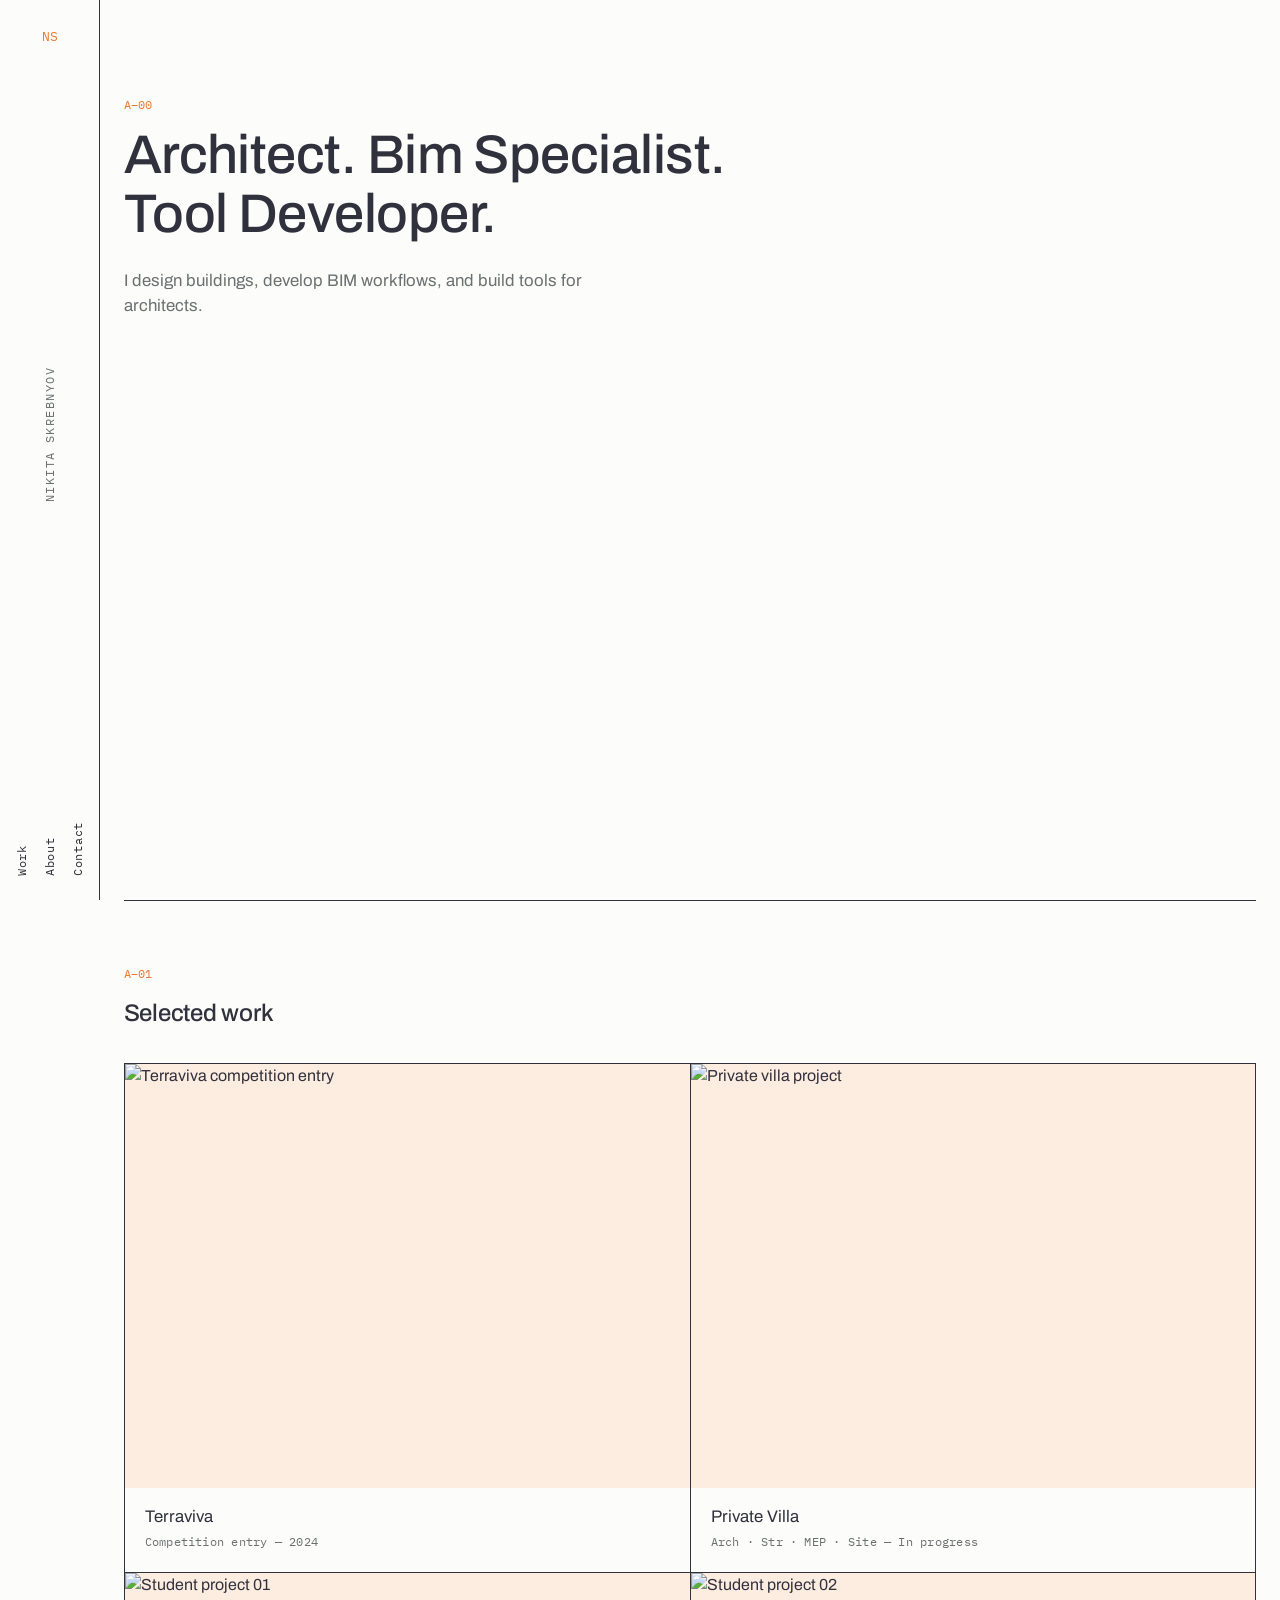
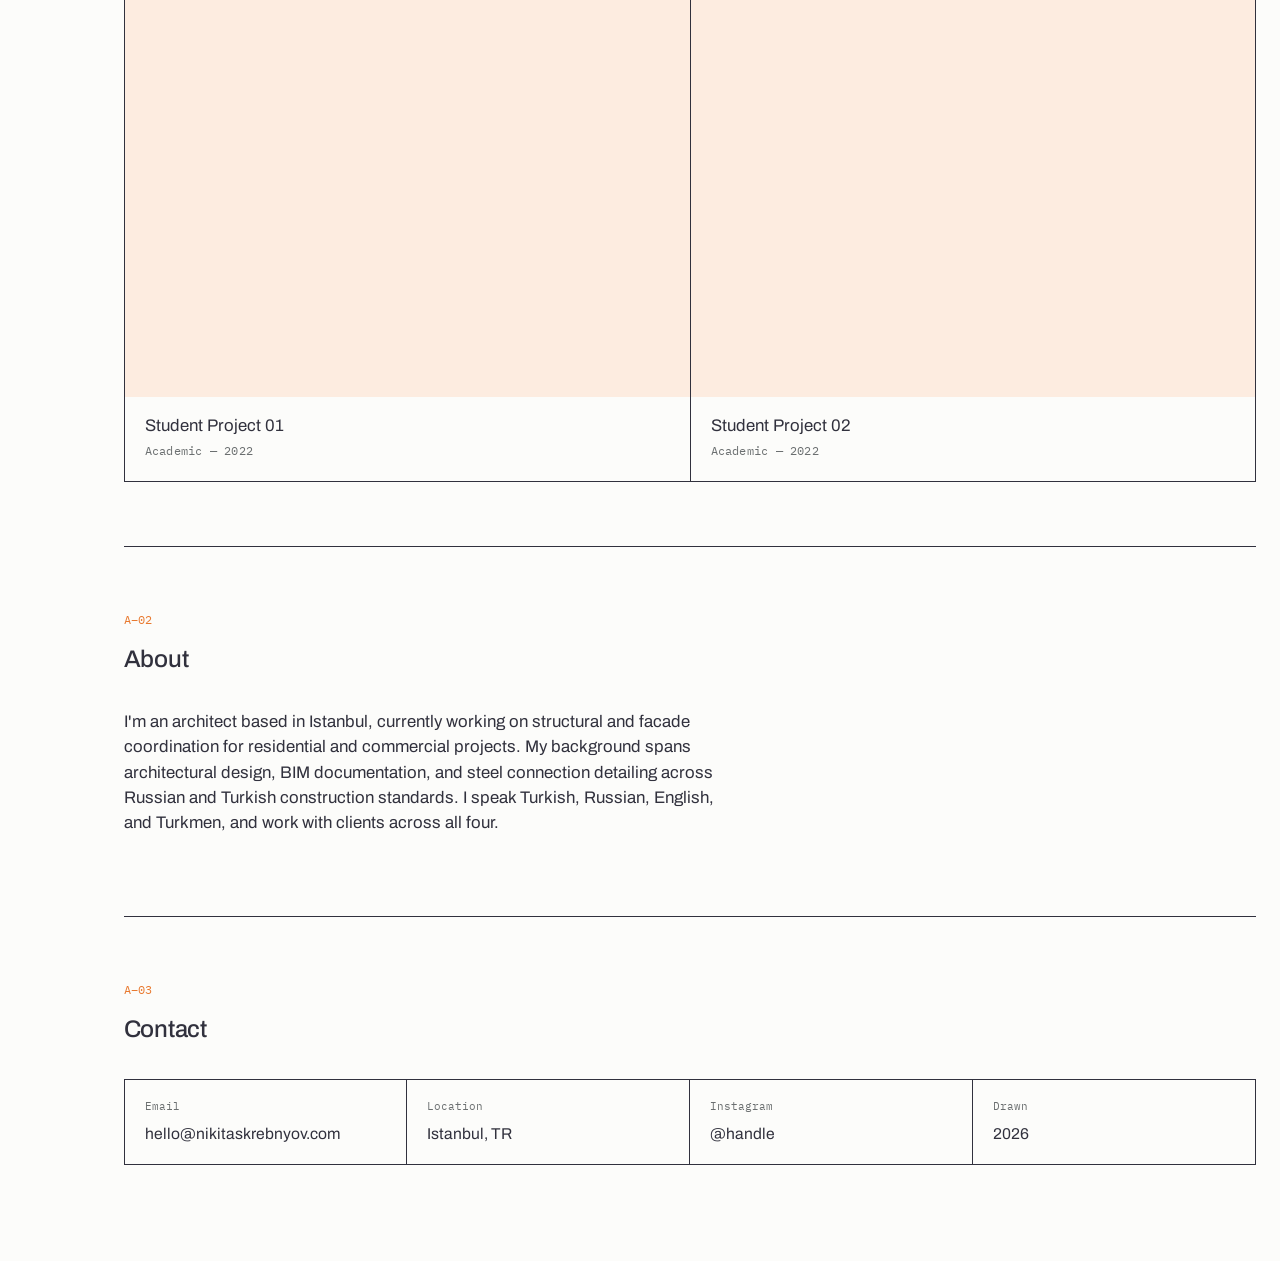
==== index.html @ 4dba5a51 "test" ====
<!DOCTYPE html>
<html lang="en">
<head>
    <meta charset="UTF-8">
    <meta name="viewport" content="width=device-width, initial-scale=1.0">
    <title>Nikita Skrebnev — Architect</title>
    <meta name="description" content="Architectural portfolio of Nikita Skrebnyov, Istanbul.">
    <link rel="preconnect" href="https://fonts.googleapis.com">
    <link rel="preconnect" href="https://fonts.gstatic.com" crossorigin>
    <link href="https://fonts.googleapis.com/css2?family=Archivo:wght@400;500;600&family=IBM+Plex+Mono:wght@400;500&display=swap" rel="stylesheet">
    <link rel="stylesheet" href="styles.css">
</head>
<body>

<div class="sheet">

    <!-- LEFT TITLE STRIP -->
    <header class="strip">
        <div class="strip-top">
            <span class="mark">NS</span>
        </div>
        <div class="strip-name">
            <span>NIKITA&nbsp;SKREBNYOV</span>
        </div>
        <nav class="strip-nav">
            <a href="#work">Work</a>
            <a href="#about">About</a>
            <a href="#contact">Contact</a>
        </nav>
    </header>

    <!-- MAIN CONTENT -->
    <main>

        <!-- HERO / A-00 -->
        <section class="hero" id="top">
            <div class="sheet-no">A&#8211;00</div>
            <h1>Architect. Bim Specialist.<br>Tool Developer.</h1>
            <p class="hero-sub">I design buildings, develop BIM workflows, and build tools for architects. </p>
        </section>

        <hr class="rule">

        <!-- WORK / A-01 -->
        <section class="work" id="work">
            <div class="section-head">
                <div class="sheet-no">A&#8211;01</div>
                <h2>Selected work</h2>
            </div>

            <div class="grid">

                <article class="card" tabindex="0" data-project="terraviva">
                    <div class="thumb"><img src="images/terraviva/cover.jpg" alt="Terraviva competition entry"></div>
                    <div class="card-meta">
                        <span class="card-title">Terraviva</span>
                        <span class="card-tag">Competition entry — 2024</span>
                    </div>
                </article>

                <article class="card" tabindex="0" data-project="villa">
                    <div class="thumb"><img src="images/villa/cover.jpg" alt="Private villa project"></div>
                    <div class="card-meta">
                        <span class="card-title">Private Villa</span>
                        <span class="card-tag">Arch · Str · MEP · Site — In progress</span>
                    </div>
                </article>

                <article class="card" tabindex="0" data-project="student01">
                    <div class="thumb"><img src="images/student01/cover.jpg" alt="Student project 01"></div>
                    <div class="card-meta">
                        <span class="card-title">Student Project 01</span>
                        <span class="card-tag">Academic — 2022</span>
                    </div>
                </article>

                <article class="card" tabindex="0" data-project="student02">
                    <div class="thumb"><img src="images/student02/cover.jpg" alt="Student project 02"></div>
                    <div class="card-meta">
                        <span class="card-title">Student Project 02</span>
                        <span class="card-tag">Academic — 2022</span>
                    </div>
                </article>

            </div>
        </section>

        <hr class="rule">

        <!-- ABOUT / A-02 -->
        <section class="about" id="about">
            <div class="section-head">
                <div class="sheet-no">A&#8211;02</div>
                <h2>About</h2>
            </div>
            <p class="about-text">
                I'm an architect based in Istanbul, currently working on structural and facade
                coordination for residential and commercial projects. My background spans
                architectural design, BIM documentation, and steel connection detailing across
                Russian and Turkish construction standards. I speak Turkish, Russian, English,
                and Turkmen, and work with clients across all four.
            </p>
        </section>

        <hr class="rule">

        <!-- CONTACT / TITLE BLOCK -->
        <section class="contact" id="contact">
            <div class="section-head">
                <div class="sheet-no">A&#8211;03</div>
                <h2>Contact</h2>
            </div>
            <div class="title-block">
                <div class="tb-cell">
                    <span class="tb-label">Email</span>
                    <a class="tb-value" href="mailto:hello@nikitaskrebnyov.com">hello@nikitaskrebnyov.com</a>
                </div>
                <div class="tb-cell">
                    <span class="tb-label">Location</span>
                    <span class="tb-value">Istanbul, TR</span>
                </div>
                <div class="tb-cell">
                    <span class="tb-label">Instagram</span>
                    <a class="tb-value" href="#">@handle</a>
                </div>
                <div class="tb-cell">
                    <span class="tb-label">Drawn</span>
                    <span class="tb-value" id="year">2026</span>
                </div>
            </div>
        </section>

    </main>
</div>

<!-- shared project modal -->
<dialog id="project-modal">
    <button class="modal-close" id="modal-close" aria-label="Close">×</button>
    <div class="modal-hero" id="modal-hero"></div>
    <div class="modal-body">
        <div class="sheet-no" id="modal-tag"></div>
        <h2 id="modal-title"></h2>
        <div class="modal-desc" id="modal-desc"></div>
    </div>
    <div class="modal-gallery" id="modal-gallery"></div>
</dialog>

<script src="main.js"></script>
</body>
</html>
---- styles.css ----
/* ---------- tokens ---------- */
:root{
    --bg: #fcfcfa;
    --ink: #31313D;
    --muted: #6b6f70;
    --line: #31313D;
    --accent: #E8792F;
    --accent-light: #FDECE0;
    --font-body: "Archivo", sans-serif;
    --font-mono: "IBM Plex Mono", monospace;
    --strip-w: 100px;
    --gutter: clamp(2%,2%,2%);
}

*{ box-sizing: border-box; }

html{ scroll-behavior: smooth; }

body{
    margin: 0;
    background: var(--bg);
    color: var(--ink);
    font-family: var(--font-body);
    font-size: 16px;
    line-height: 1.5;
    -webkit-font-smoothing: antialiased;
}

a{ color: inherit; }

.rule{
    border: none;
    border-top: 1px solid var(--line);
    margin: 0;
}

/* ---------- overall sheet layout ---------- */
.sheet{
    display: grid;
    grid-template-columns: var(--strip-w) 1fr;
    min-height: 100vh;
}

/* ---------- left title strip ---------- */
.strip{
    border-right: 1px solid var(--line);
    display: flex;
    flex-direction: column;
    align-items: center;
    justify-content: space-between;
    padding: 24px 0;
    position: sticky;
    top: 0;
    height: 100vh;
}

.strip-top .mark{
    font-family: var(--font-mono);
    font-size: 13px;
    color: var(--accent);
}

.strip-name{
    writing-mode: vertical-rl;
    transform: rotate(180deg);
    font-family: var(--font-mono);
    font-size: 12px;
    letter-spacing: 0.12em;
    color: var(--muted);
}

.strip-nav{
    display: flex;
    flex-direction: column;
    gap: 10px;
    writing-mode: vertical-rl;
    transform: rotate(180deg);
}

.strip-nav a{
    font-family: var(--font-mono);
    font-size: 12px;
    text-decoration: none;
    color: var(--ink);
    letter-spacing: 0.06em;
}

.strip-nav a:hover{ color: var(--accent); }

/* ---------- shared section scaffolding ---------- */
main{ padding: 0 var(--gutter); }

.sheet-no{
    font-family: var(--font-mono);
    font-size: 12px;
    color: var(--accent);
    margin-bottom: 12px;
}

.section-head{ margin-bottom: 32px; }

h1, h2{
    margin: 0;
    font-weight: 500;
    letter-spacing: -0.01em;
}

h1{
    font-size: clamp(2rem, 5vw, 3.4rem);
    line-height: 1.08;
    max-width: 20ch;
}

h2{ font-size: 1.5rem; }

/* ---------- hero ---------- */
.hero{
    padding: 96px 0 72px;
    max-width: 640px;
    min-height: 100dvh
}

.hero-sub{
    margin-top: 24px;
    max-width: 46ch;
    color: var(--muted);
    font-size: 1.05rem;
}

/* ---------- work grid ---------- */
.work{ padding: 64px 0; }

.grid{
    display: grid;
    grid-template-columns: repeat(2, 1fr);
    gap: 1px;
    background: var(--line);
    border: 1px solid var(--line);
}

.card{
    background: var(--bg);
    display: flex;
    flex-direction: column;
}

.thumb{
    aspect-ratio: 4 / 3;
    width: 100%;
    overflow: hidden;
    background: var(--accent-light);
}

.thumb img{
    width: 100%;
    height: 100%;
    object-fit: cover;
    display: block;
}

.card-meta{
    display: flex;
    flex-direction: column;
    gap: 4px;
    padding: 16px 20px 22px;
}

.card-title{ font-size: 1.05rem; }

.card-tag{
    font-family: var(--font-mono);
    font-size: 11.5px;
    color: var(--muted);
    letter-spacing: 0.02em;
}

/* ---------- about ---------- */
.about{ padding: 64px 0; }

.about-text{
    max-width: 60ch;
    font-size: 1.05rem;
    color: var(--ink);
}

/* ---------- contact / title block ---------- */
.contact{ padding: 64px 0 96px; }

.title-block{
    display: grid;
    grid-template-columns: repeat(4, 1fr);
    border: 1px solid var(--line);
}

.tb-cell{
    padding: 18px 20px;
    border-right: 1px solid var(--line);
    display: flex;
    flex-direction: column;
    gap: 8px;
}

.tb-cell:last-child{ border-right: none; }

.tb-label{
    font-family: var(--font-mono);
    font-size: 11px;
    color: var(--muted);
}

.tb-value{
    font-size: 0.98rem;
    text-decoration: none;
}

a.tb-value:hover{ color: var(--accent); }

/* ---------- responsive ---------- */
@media (max-width: 860px){
    .grid{ grid-template-columns: 1fr; }
    .title-block{ grid-template-columns: 1fr 1fr; }
    .tb-cell:nth-child(2){ border-right: none; }
}

@media (max-width: 640px){
    :root{ --strip-w: 56px; }
    .strip-name{ font-size: 10.5px; }
    .hero{ padding-top: 64px; }
    .title-block{ grid-template-columns: 1fr; }
    .tb-cell{ border-right: none; border-bottom: 1px solid var(--line); }
    .tb-cell:last-child{ border-bottom: none; }
}

/* ---------- project modal ---------- */
.card{ cursor: pointer; }
.card:focus-visible,
.card:hover .card-title{ color: var(--accent); }
.card:focus-visible{ outline: 2px solid var(--accent); outline-offset: 2px; }

#project-modal{
    border: 1px solid var(--line);
    padding: 0;
    max-width: 900px;
    width: min(92vw, 900px);
    max-height: calc(100dvh - 80px);
    overflow-y: auto;
    background: var(--bg);
    color: var(--ink);
    font-family: var(--font-body);
}

#project-modal::backdrop{
    background: rgba(20, 24, 26, 0.6);
}

#project-modal h2{ margin-top: 8px; }

.modal-hero{
    width: 100%;
    aspect-ratio: 16 / 9;
    background: var(--accent-light);
}

.modal-hero img{
    width: 100%;
    height: 100%;
    object-fit: cover;
    display: block;
}

.modal-body{
    padding: 32px 48px 8px;
}

.modal-gallery{
    display: grid;
    grid-template-columns: 1fr 1fr;
    gap: 8px;
    padding: 24px 48px 48px;
}

.modal-gallery img{
    width: 100%;
    aspect-ratio: 4 / 3;
    object-fit: cover;
    display: block;
    background: var(--accent-light);
}

.modal-desc p{
    color: var(--muted);
    max-width: 60ch;
    margin: 0 0 16px;
}

.modal-desc p:last-child{ margin-bottom: 0; }

.modal-close{
    position: absolute;
    top: 20px;
    right: 20px;
    width: 32px;
    height: 32px;
    border: 1px solid var(--line);
    background: var(--bg);
    font-size: 18px;
    line-height: 1;
    cursor: pointer;
    color: var(--ink);
    z-index: 1;
}

.modal-close:hover{
    border-color: var(--accent);
    color: var(--accent);
}

/* ---------- reduced motion ---------- */
@media (prefers-reduced-motion: reduce){
    html{ scroll-behavior: auto; }
}
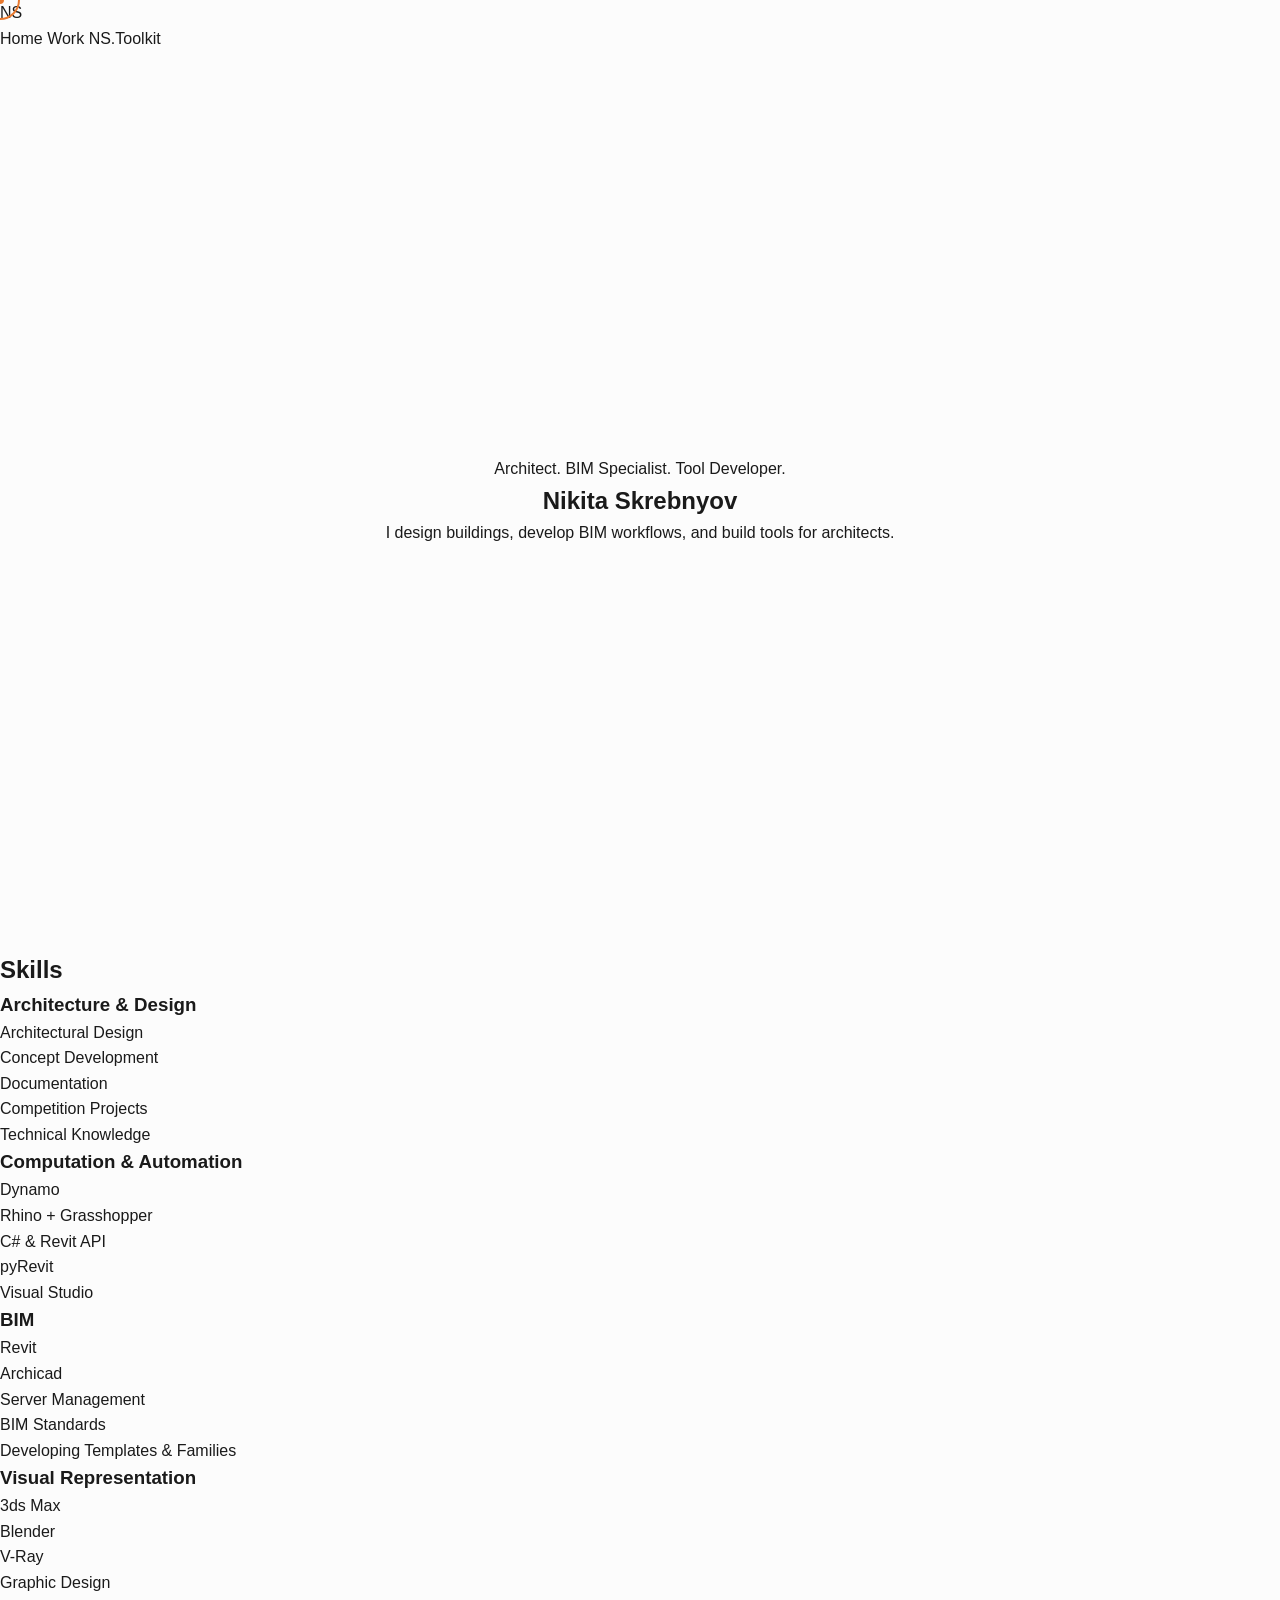
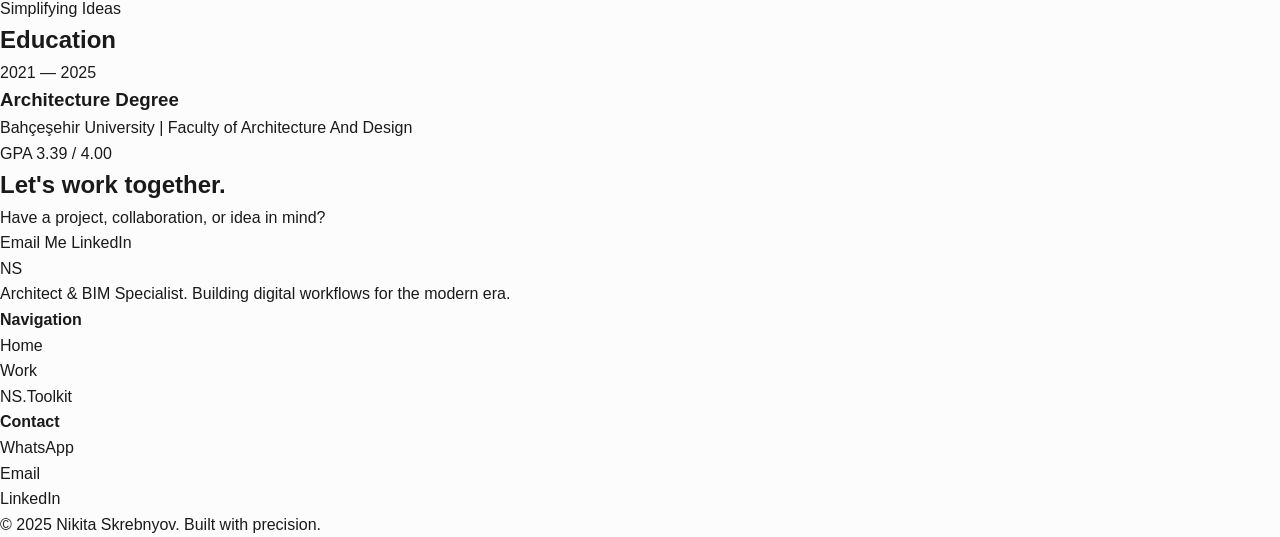
==== commit f1f4876c: "test" ====
--- a/index.html
+++ b/index.html
@@ -1,150 +1,138 @@
 <!DOCTYPE html>
-<html lang="en">
+<html lang="ru">
 <head>
     <meta charset="UTF-8">
     <meta name="viewport" content="width=device-width, initial-scale=1.0">
-    <title>Nikita Skrebnev — Architect</title>
-    <meta name="description" content="Architectural portfolio of Nikita Skrebnyov, Istanbul.">
-    <link rel="preconnect" href="https://fonts.googleapis.com">
-    <link rel="preconnect" href="https://fonts.gstatic.com" crossorigin>
-    <link href="https://fonts.googleapis.com/css2?family=Archivo:wght@400;500;600&family=IBM+Plex+Mono:wght@400;500&display=swap" rel="stylesheet">
-    <link rel="stylesheet" href="styles.css">
+    <title>Nikita Skrebnyov | Architect & BIM Specialist</title>
+    <link rel="stylesheet" href="css/style.css">
 </head>
 <body>
 
-<div class="sheet">
+<!-- Элементы кастомного курсора -->
+<div class="cursor-dot"></div>
+<div class="cursor-outline"></div>
+<!-- Элементы кастомного курсора -->
 
-    <!-- LEFT TITLE STRIP -->
-    <header class="strip">
-        <div class="strip-top">
-            <span class="mark">NS</span>
+<!-- Навигационная Панель -->
+<nav>
+    <div>
+        <a href="index.html">NS</a>
+        <div>
+            <a href="index.html">Home</a>
+            <a href="work.html">Work</a>
+            <a href="NStoolkit.html">NS.Toolkit</a>
         </div>
-        <div class="strip-name">
-            <span>NIKITA&nbsp;SKREBNYOV</span>
+    </div>
+</nav>
+<!-- Навигационная Панель -->
+
+<!-- Hero Section -->
+<main>
+    <section class="vh-100">
+        <p>Architect. BIM Specialist. Tool Developer.</p>
+        <h1>Nikita Skrebnyov</h1>
+        <p>I design buildings, develop BIM workflows, and build tools for architects.</p>
+    </section>
+    <!-- Hero Section -->
+
+    <!-- Skills Section -->
+    <section >
+        <h2>Skills</h2>
+        <div>
+            <article>
+                <h3>Architecture & Design</h3>
+                <ul>
+                    <li>Architectural Design</li>
+                    <li>Concept Development</li>
+                    <li>Documentation</li>
+                    <li>Competition Projects</li>
+                    <li>Technical Knowledge</li>
+                </ul>
+            </article>
+
+            <article>
+                <h3>Computation & Automation</h3>
+                <ul>
+                    <li>Dynamo</li>
+                    <li>Rhino + Grasshopper</li>
+                    <li>C# & Revit API</li>
+                    <li>pyRevit</li>
+                    <li>Visual Studio</li>
+                </ul>
+            </article>
+
+            <article>
+                <h3>BIM</h3>
+                <ul>
+                    <li>Revit</li>
+                    <li>Archicad</li>
+                    <li>Server Management</li>
+                    <li>BIM Standards</li>
+                    <li>Developing Templates & Families</li>
+                </ul>
+            </article>
+
+            <article>
+                <h3>Visual Representation</h3>
+                <ul>
+                    <li>3ds Max</li>
+                    <li>Blender</li>
+                    <li>V-Ray</li>
+                    <li>Graphic Design</li>
+                    <li>Simplifying Ideas</li>
+                </ul>
+            </article>
         </div>
-        <nav class="strip-nav">
-            <a href="#work">Work</a>
-            <a href="#about">About</a>
-            <a href="#contact">Contact</a>
-        </nav>
-    </header>
+    </section>
 
-    <!-- MAIN CONTENT -->
-    <main>
+    <section>
+        <h2>Education</h2>
+        <div>
+            <div>
+                <p>2021 — 2025</p>
+                <h3>Architecture Degree</h3>
+                <p>Bahçeşehir University | Faculty of Architecture And Design</p>
+                <p>GPA 3.39 / 4.00</p>
+            </div>
+        </div>
+    </section>
 
-        <!-- HERO / A-00 -->
-        <section class="hero" id="top">
-            <div class="sheet-no">A&#8211;00</div>
-            <h1>Architect. Bim Specialist.<br>Tool Developer.</h1>
-            <p class="hero-sub">I design buildings, develop BIM workflows, and build tools for architects. </p>
-        </section>
+    <section>
+        <h2>Let's work together.</h2>
+        <p>Have a project, collaboration, or idea in mind?</p>
+        <div>
+            <a href="mailto:your-email@example.com">Email Me</a>
+            <a href="#">LinkedIn</a>
+        </div>
+    </section>
+</main>
 
-        <hr class="rule">
-
-        <!-- WORK / A-01 -->
-        <section class="work" id="work">
-            <div class="section-head">
-                <div class="sheet-no">A&#8211;01</div>
-                <h2>Selected work</h2>
-            </div>
-
-            <div class="grid">
-
-                <article class="card" tabindex="0" data-project="terraviva">
-                    <div class="thumb"><img src="images/terraviva/cover.jpg" alt="Terraviva competition entry"></div>
-                    <div class="card-meta">
-                        <span class="card-title">Terraviva</span>
-                        <span class="card-tag">Competition entry — 2024</span>
-                    </div>
-                </article>
-
-                <article class="card" tabindex="0" data-project="villa">
-                    <div class="thumb"><img src="images/villa/cover.jpg" alt="Private villa project"></div>
-                    <div class="card-meta">
-                        <span class="card-title">Private Villa</span>
-                        <span class="card-tag">Arch · Str · MEP · Site — In progress</span>
-                    </div>
-                </article>
-
-                <article class="card" tabindex="0" data-project="student01">
-                    <div class="thumb"><img src="images/student01/cover.jpg" alt="Student project 01"></div>
-                    <div class="card-meta">
-                        <span class="card-title">Student Project 01</span>
-                        <span class="card-tag">Academic — 2022</span>
-                    </div>
-                </article>
-
-                <article class="card" tabindex="0" data-project="student02">
-                    <div class="thumb"><img src="images/student02/cover.jpg" alt="Student project 02"></div>
-                    <div class="card-meta">
-                        <span class="card-title">Student Project 02</span>
-                        <span class="card-tag">Academic — 2022</span>
-                    </div>
-                </article>
-
-            </div>
-        </section>
-
-        <hr class="rule">
-
-        <!-- ABOUT / A-02 -->
-        <section class="about" id="about">
-            <div class="section-head">
-                <div class="sheet-no">A&#8211;02</div>
-                <h2>About</h2>
-            </div>
-            <p class="about-text">
-                I'm an architect based in Istanbul, currently working on structural and facade
-                coordination for residential and commercial projects. My background spans
-                architectural design, BIM documentation, and steel connection detailing across
-                Russian and Turkish construction standards. I speak Turkish, Russian, English,
-                and Turkmen, and work with clients across all four.
-            </p>
-        </section>
-
-        <hr class="rule">
-
-        <!-- CONTACT / TITLE BLOCK -->
-        <section class="contact" id="contact">
-            <div class="section-head">
-                <div class="sheet-no">A&#8211;03</div>
-                <h2>Contact</h2>
-            </div>
-            <div class="title-block">
-                <div class="tb-cell">
-                    <span class="tb-label">Email</span>
-                    <a class="tb-value" href="mailto:hello@nikitaskrebnyov.com">hello@nikitaskrebnyov.com</a>
-                </div>
-                <div class="tb-cell">
-                    <span class="tb-label">Location</span>
-                    <span class="tb-value">Istanbul, TR</span>
-                </div>
-                <div class="tb-cell">
-                    <span class="tb-label">Instagram</span>
-                    <a class="tb-value" href="#">@handle</a>
-                </div>
-                <div class="tb-cell">
-                    <span class="tb-label">Drawn</span>
-                    <span class="tb-value" id="year">2026</span>
-                </div>
-            </div>
-        </section>
-
-    </main>
-</div>
-
-<!-- shared project modal -->
-<dialog id="project-modal">
-    <button class="modal-close" id="modal-close" aria-label="Close">×</button>
-    <div class="modal-hero" id="modal-hero"></div>
-    <div class="modal-body">
-        <div class="sheet-no" id="modal-tag"></div>
-        <h2 id="modal-title"></h2>
-        <div class="modal-desc" id="modal-desc"></div>
+<footer>
+    <div>
+        <a href="index.html">NS</a>
+        <p>Architect & BIM Specialist. Building digital workflows for the modern era.</p>
     </div>
-    <div class="modal-gallery" id="modal-gallery"></div>
-</dialog>
-
-<script src="main.js"></script>
+    <div>
+        <h4>Navigation</h4>
+        <ul>
+            <li><a href="index.html">Home</a></li>
+            <li><a href="work.html">Work</a></li>
+            <li><a href="NStoolkit.html">NS.Toolkit</a></li>
+        </ul>
+    </div>
+    <div>
+        <h4>Contact</h4>
+        <ul>
+            <li><a href="#">WhatsApp</a></li>
+            <li><a href="mailto:your-email@example.com">Email</a></li>
+            <li><a href="#">LinkedIn</a></li>
+        </ul>
+    </div>
+    <div>
+        <p>&copy; 2025 Nikita Skrebnyov. Built with precision.</p>
+    </div>
+</footer>
+<!-- Подключаем скрипт в самом конце -->
+<script src="js/main.js"></script>
 </body>
 </html>
--- a/css/style.css
+++ b/css/style.css
@@ -0,0 +1,127 @@
+/* 1. VARIABLES (Цвета из гайдлайна + Новые шрифты) */
+:root {
+    /* Colors */
+    --bg-color: #fcfcfc;
+    --card-bg: #ffffff;
+    --text-main: #1a1a1a;
+    --text-secondary: #666666;
+    --accent-color: #E8792F;      /* Твой оранжевый из гайдлайна */
+    --accent-hover: #C85F1E;
+    --border-color: #e0e0e0;
+
+    /* Typography */
+    --font-heading: 'Oswald', sans-serif;
+    --font-body: 'Montserrat', sans-serif;
+
+    /* Spacing */
+    --container-width: 1100px;
+    --section-padding: 80px 0;
+}
+
+/* --- CUSTOM CURSOR --- */
+
+/* Основная точка */
+.cursor-dot {
+    width: 8px;
+    height: 8px;
+    background-color: var(--accent-color);
+    position: fixed;
+    top: 0;
+    left: 0;
+    border-radius: 50%;
+    z-index: 9999;
+    pointer-events: none; /* Чтобы курсор не мешал кликать по кнопкам */
+    transform: translate(-50%, -50%);
+}
+
+/* Большой ореол (преследователь) */
+.cursor-outline {
+    width: 40px;
+    height: 40px;
+    border: 2px solid var(--accent-color);
+    position: fixed;
+    top: 0;
+    left: 0;
+    border-radius: 50%;
+    z-index: 9998;
+    pointer-events: none;
+    transform: translate(-50%, -50%);
+    /* Плавность движения ореола */
+    transition: transform 0.15s ease-out;
+}
+
+/* Эффект при наведении на ссылки/кнопки */
+/* Когда мы добавим класс .cursor-hover через JS, ореол будет увеличиваться */
+.cursor-hover {
+    transform: translate(-50%, -50%) scale(1.5);
+    background-color: rgba(232, 121, 47, 0.1); /* Легкая заливка акцентным цветом */
+    border-width: 1px;
+}
+
+/* 2.BASE*/
+
+/*
+   Символ '*' выбирает ВООБЩЕ ВСЕ элементы на странице.
+   Это нужно, чтобы убрать странные отступы, которые браузеры добавляют по умолчанию.
+*/
+* {
+    margin: 0;           /* Убираем внешние отступы у всех элементов */
+    padding: 0;          /* Убираем внутренние отступы у всех элементов */
+    box-sizing: border-box; /* Критически важно: заставляет padding не увеличивать ширину элемента */
+}
+
+/*
+   Настройки для всего документа (body).
+   Здесь мы применяем твои переменные.
+*/
+body {
+    font-family: var(--font-body); /* Используем шрифт Montserrat из переменных */
+    background-color: var(--bg-color); /* Используем фон из переменных */
+    color: var(--text-main);        /* Используем основной цвет текста */
+    line-height: 1.6;               /* Межстрочный интервал для удобства чтения */
+    -webkit-font-smoothing: antialiased; /* Делает шрифты более мягкими и четкими на экранах Mac/Chrome */
+    cursor: none;
+}
+
+/*
+   Настройки для ссылок (a).
+   По умолчанию ссылки подчеркнуты и синие. Мы это уберем.
+*/
+a {
+    text-decoration: none; /* Убираем стандартное подчеркивание */
+    color: inherit;        /* Ссылка будет принимать цвет текста родителя, а не становиться синей */
+    transition: color 0.2s ease; /* Чтобы при наведении цвет менялся плавно, а не мгновенно */
+    cursor: none;
+}
+
+
+/* --- LAYOUT SYSTEM --- */
+
+/* 1. Контейнер для контента (ограничивает ширину и центрирует) */
+.container {
+    max-width: 1400px; /* Можешь менять под себя */
+    margin: 0 auto;
+    padding: 0 48px;
+}
+
+/* 2. Класс для секций на всю ширину экрана (например, для фонов) */
+.full-width {
+    width: 100%;
+}
+
+/* 3. Класс для секций на всю высоту экрана (vh100) */
+.vh-100 {
+    min-height: 100vh;
+    display: flex;
+    flex-direction: column;
+    justify-content: center; /* Центрирует контент вертикально */
+    align-items: center;     /* Центрирует контент горизонтально */
+}
+
+/* 4. Если нужно, чтобы текст в vh-100 не прижимался к краям,
+   используй внутри .vh-100 стандартный .container */
+/*
+   Универсальный контейнер.
+   Мы будем оборачивать контент в <div class="container">,
+   чтобы он не растягивался на весь экран, а стоял ровно по центру.
+*/
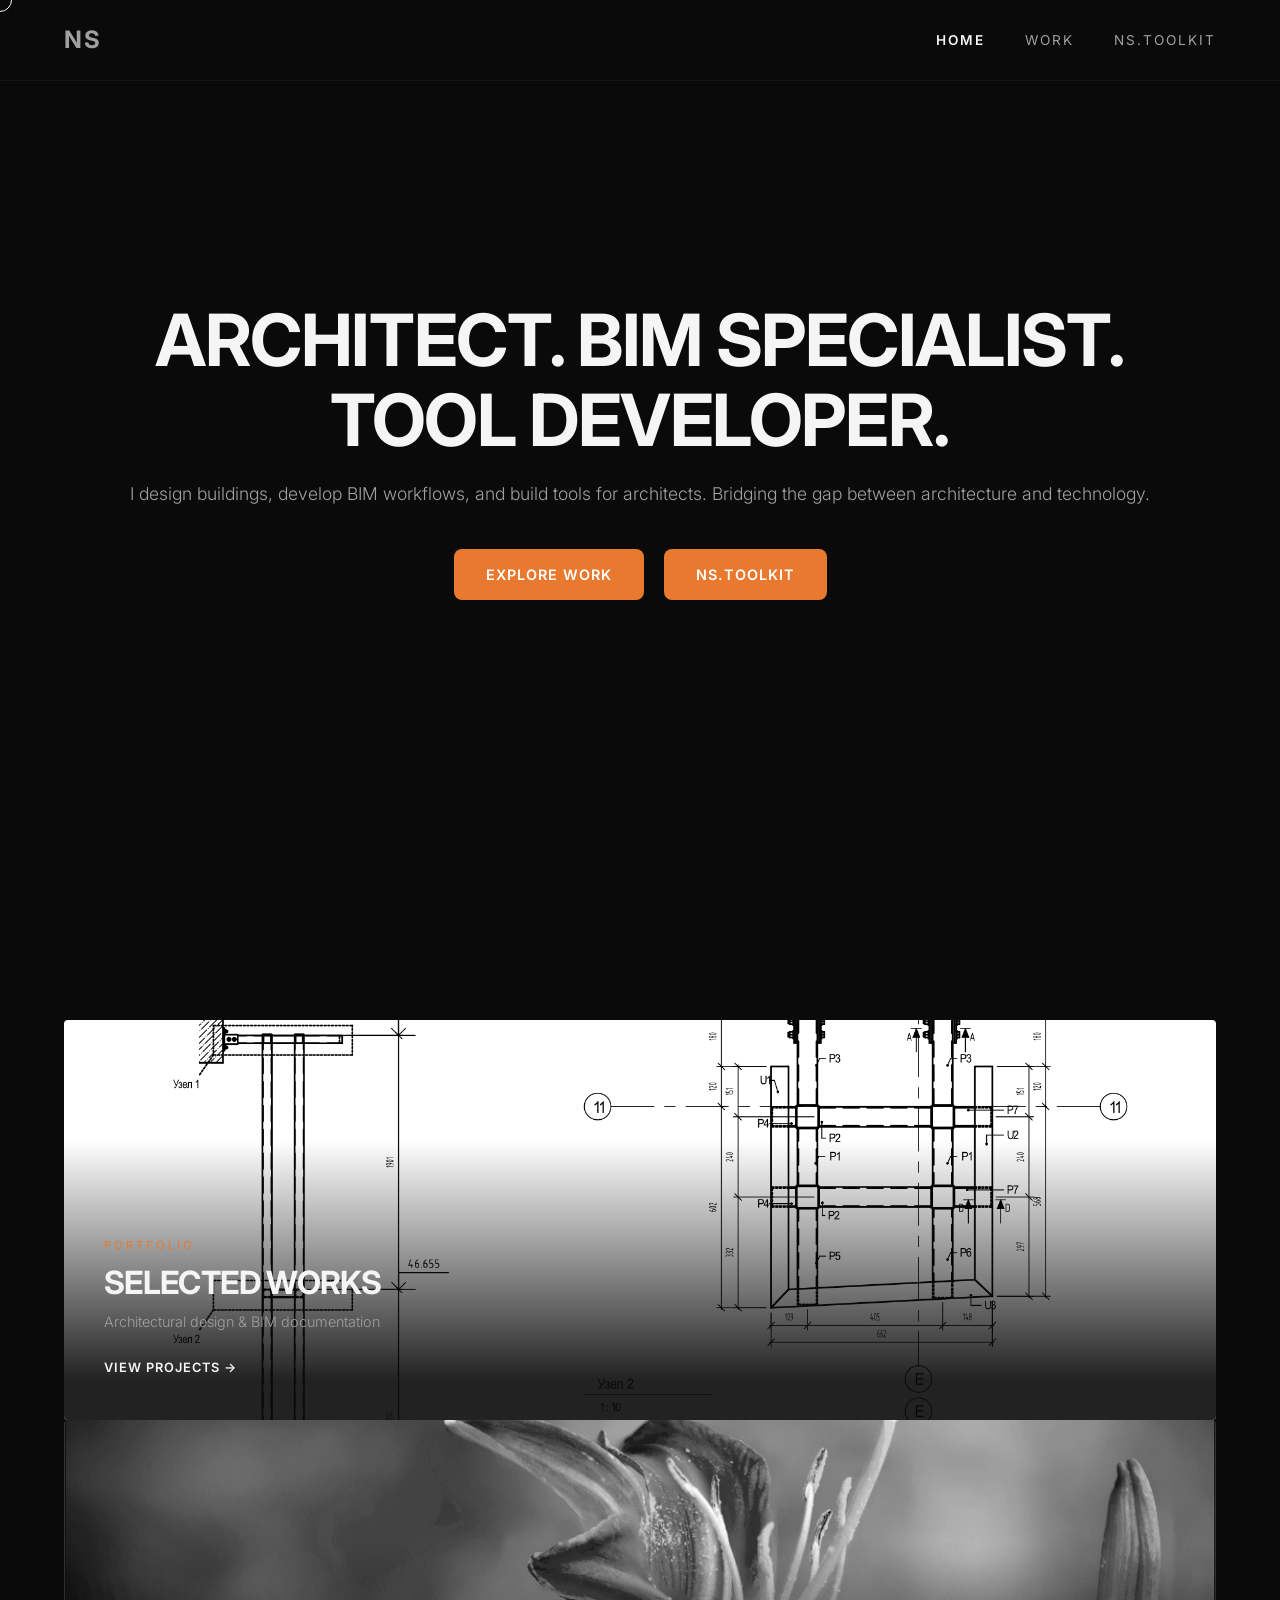
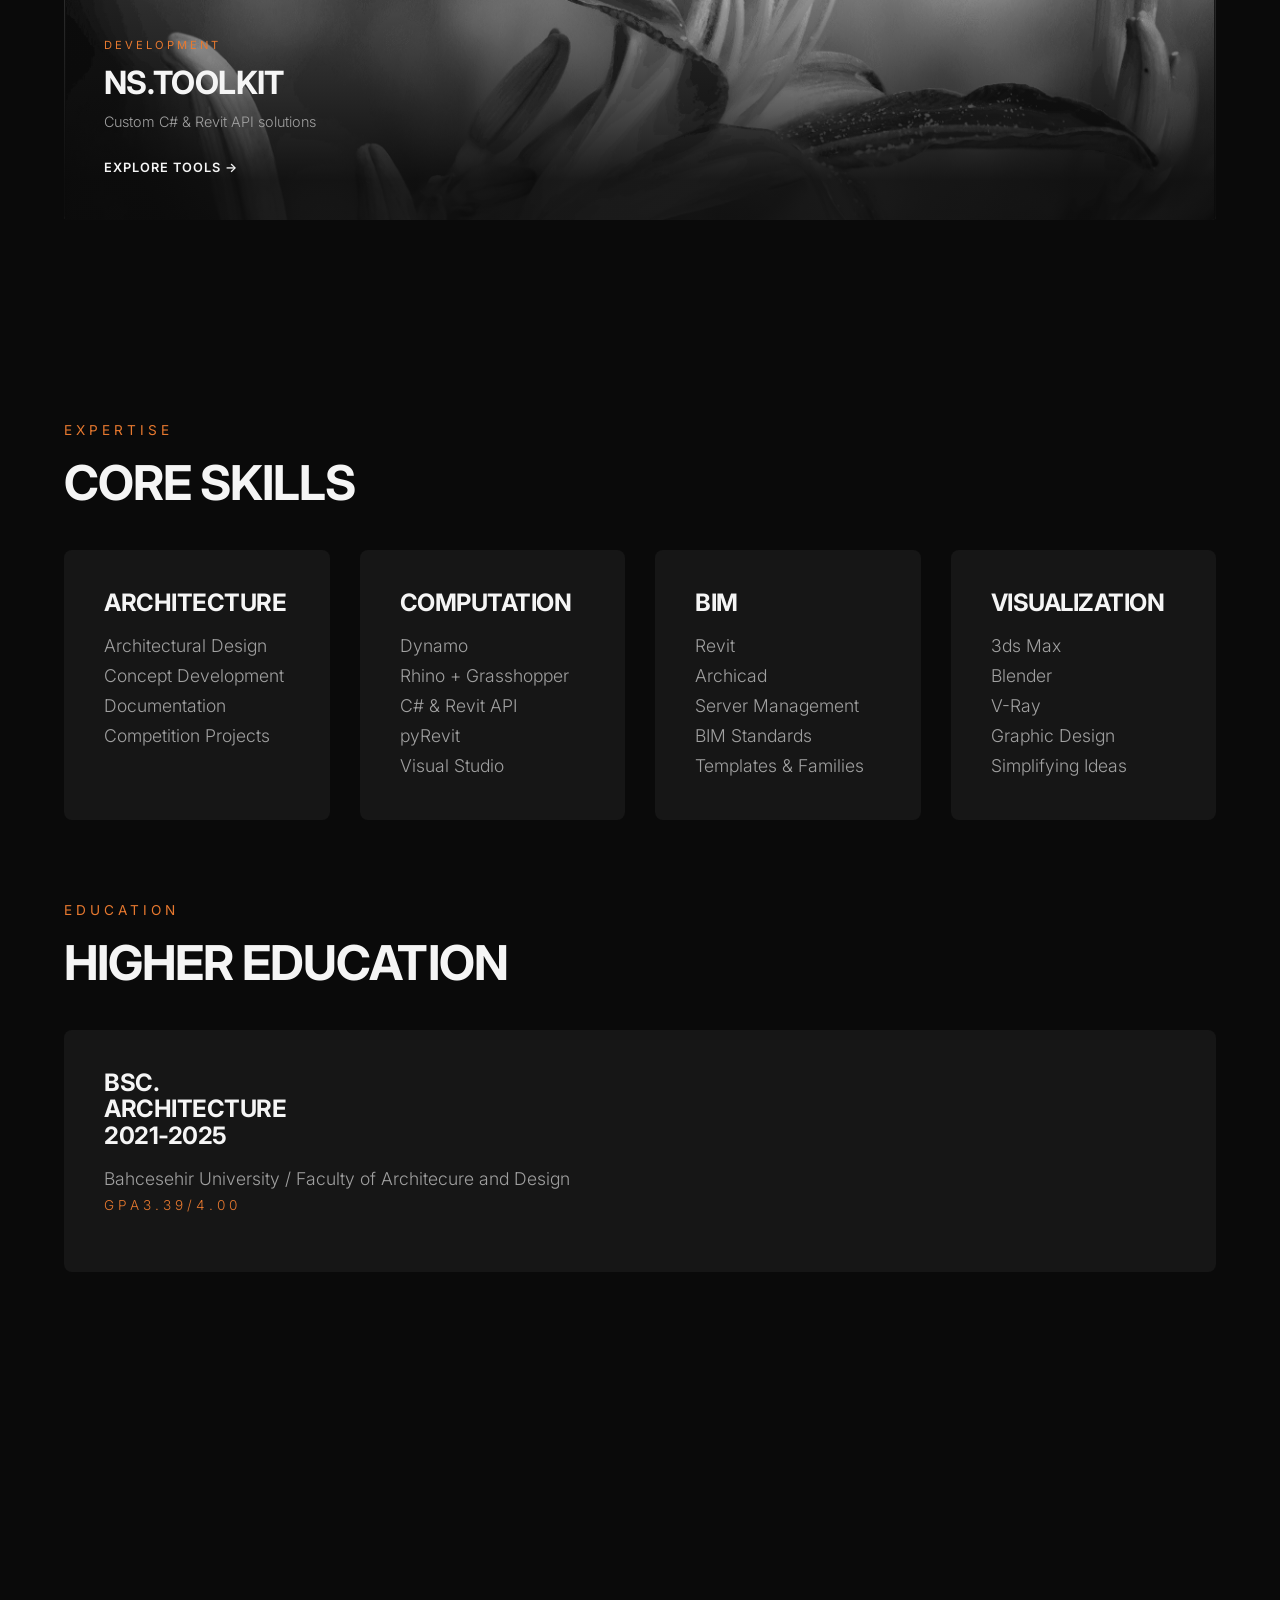
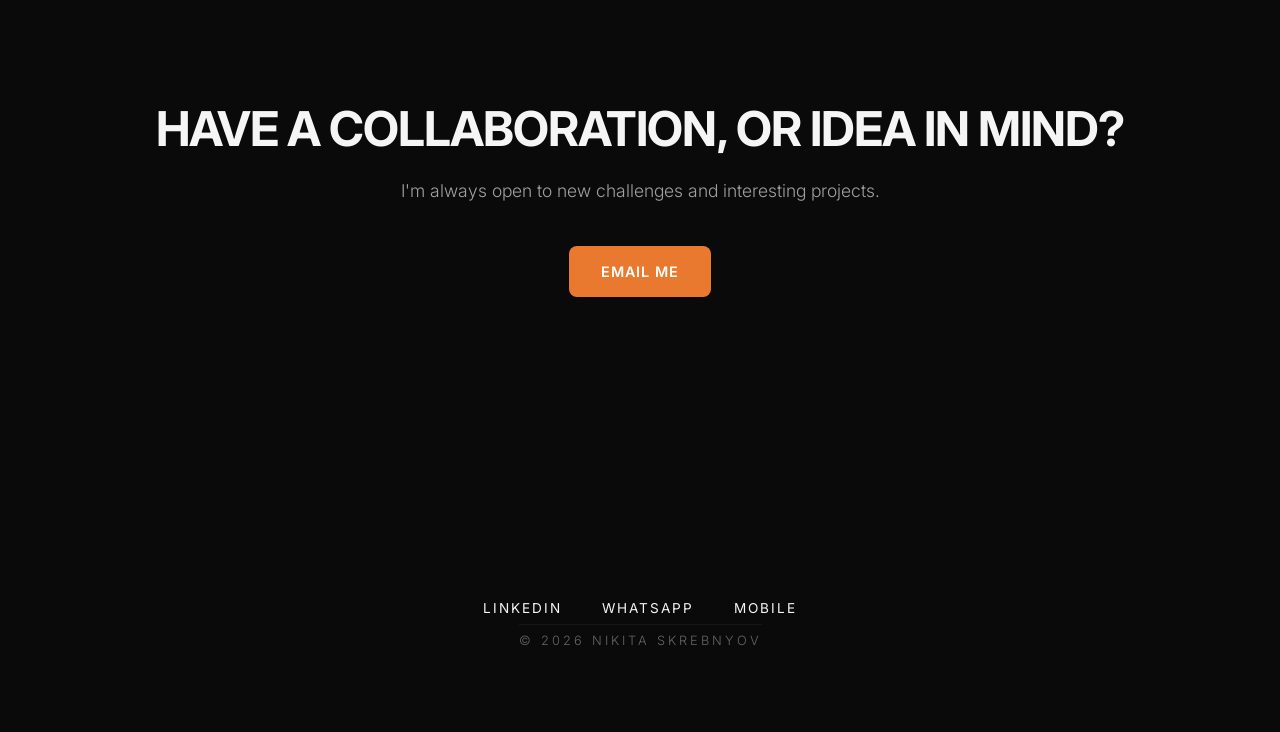
==== commit e91feb7c: "test" ====
--- a/index.html
+++ b/index.html
@@ -4,135 +4,168 @@
     <meta charset="UTF-8">
     <meta name="viewport" content="width=device-width, initial-scale=1.0">
     <title>Nikita Skrebnyov | Architect & BIM Specialist</title>
+
+    <!-- Подключаем шрифт Inter из Google Fonts -->
+    <link rel="preconnect" href="https://fonts.googleapis.com">
+    <link rel="preconnect" href="https://fonts.gstatic.com" crossorigin>
+    <link href="https://fonts.googleapis.com/css2?family=Inter:wght@300;400;600;700&display=swap" rel="stylesheet">
+
+    <!-- Подключаем наш CSS -->
     <link rel="stylesheet" href="css/style.css">
 </head>
 <body>
 
-<!-- Элементы кастомного курсора -->
+<!-- Кастомный курсор (из main.js [2]) -->
 <div class="cursor-dot"></div>
 <div class="cursor-outline"></div>
-<!-- Элементы кастомного курсора -->
 
-<!-- Навигационная Панель -->
-<nav>
-    <div>
-        <a href="index.html">NS</a>
-        <div>
-            <a href="index.html">Home</a>
-            <a href="work.html">Work</a>
-            <a href="NStoolkit.html">NS.Toolkit</a>
-        </div>
-    </div>
-</nav>
-<!-- Навигационная Панель -->
+<!-- HEADER: Навигация -->
+<header class="main-header">
+    <nav class="container">
+        <div class="logo">NS</div>
+        <ul class="nav-links">
+            <li><a href="index.html" class="active">Home</a></li>
+            <li><a href="work.html">Work</a></li>
+            <li><a href="NStoolkit.html">NS.Toolkit</a></li>
+        </ul>
+    </nav>
+</header>
 
-<!-- Hero Section -->
 <main>
-    <section class="vh-100">
-        <p>Architect. BIM Specialist. Tool Developer.</p>
-        <h1>Nikita Skrebnyov</h1>
-        <p>I design buildings, develop BIM workflows, and build tools for architects.</p>
-    </section>
     <!-- Hero Section -->
+    <section class=" vh-100 flex-center">
+        <div class="container">
+            <h1 style="max-width: 50ch">Architect. BIM Specialist. Tool Developer.</h1>
 
-    <!-- Skills Section -->
-    <section >
-        <h2>Skills</h2>
-        <div>
-            <article>
-                <h3>Architecture & Design</h3>
-                <ul>
-                    <li>Architectural Design</li>
-                    <li>Concept Development</li>
-                    <li>Documentation</li>
-                    <li>Competition Projects</li>
-                    <li>Technical Knowledge</li>
-                </ul>
-            </article>
+            <!-- 1. Добавляем text-align: center; -->
+            <p style="margin-bottom: 40px; text-align: center;">
+                I design buildings, develop BIM workflows, and build tools for architects.
+                Bridging the gap between architecture and technology.
+            </p>
 
-            <article>
-                <h3>Computation & Automation</h3>
-                <ul>
-                    <li>Dynamo</li>
-                    <li>Rhino + Grasshopper</li>
-                    <li>C# & Revit API</li>
-                    <li>pyRevit</li>
-                    <li>Visual Studio</li>
-                </ul>
-            </article>
-
-            <article>
-                <h3>BIM</h3>
-                <ul>
-                    <li>Revit</li>
-                    <li>Archicad</li>
-                    <li>Server Management</li>
-                    <li>BIM Standards</li>
-                    <li>Developing Templates & Families</li>
-                </ul>
-            </article>
-
-            <article>
-                <h3>Visual Representation</h3>
-                <ul>
-                    <li>3ds Max</li>
-                    <li>Blender</li>
-                    <li>V-Ray</li>
-                    <li>Graphic Design</li>
-                    <li>Simplifying Ideas</li>
-                </ul>
-            </article>
-        </div>
-    </section>
-
-    <section>
-        <h2>Education</h2>
-        <div>
-            <div>
-                <p>2021 — 2025</p>
-                <h3>Architecture Degree</h3>
-                <p>Bahçeşehir University | Faculty of Architecture And Design</p>
-                <p>GPA 3.39 / 4.00</p>
+            <!-- 2. Добавляем justify-content: center; -->
+            <div  style="display: flex; gap: 20px; justify-content: center;margin-top: auto">
+                <a href="work.html" class="btn">EXPLORE WORK</a>
+                <a href="NStoolkit.html" class="btn">NS.TOOLKIT</a>
             </div>
         </div>
     </section>
 
-    <section>
-        <h2>Let's work together.</h2>
-        <p>Have a project, collaboration, or idea in mind?</p>
-        <div>
-            <a href="mailto:your-email@example.com">Email Me</a>
-            <a href="#">LinkedIn</a>
+    <!-- Visual CTA Section -->
+    <section class="visual-cta">
+        <div class="container">
+            <div class="grid-auto">
+                <!-- Card 1: Work -->
+                <a href="work.html" class="cta-card">
+                    <div class="cta-card-bg" style="background-image: url('assets/1.webp');"></div>
+                    <div class="cta-card-overlay"></div>
+                    <div class="cta-card-content">
+                        <span class="cta-label">Portfolio</span>
+                        <h3>Selected Works</h3>
+                        <p>Architectural design & BIM documentation</p>
+                        <span class="cta-link">View Projects <span class="arrow">→</span></span>
+                    </div>
+                </a>
+
+                <!-- Card 2: Toolkit -->
+                <a href="NStoolkit.html" class="cta-card">
+                    <div class="cta-card-bg" style="background-image: url('assets/2.webp');"></div>
+                    <div class="cta-card-overlay"></div>
+                    <div class="cta-card-content">
+                        <span class="cta-label">Development</span>
+                        <h3>NS.Toolkit</h3>
+                        <p>Custom C# & Revit API solutions</p>
+                        <span class="cta-link">Explore Tools <span class="arrow">→</span></span>
+                    </div>
+                </a>
+            </div>
         </div>
     </section>
-</main>
 
-<footer>
-    <div>
-        <a href="index.html">NS</a>
-        <p>Architect & BIM Specialist. Building digital workflows for the modern era.</p>
-    </div>
-    <div>
-        <h4>Navigation</h4>
-        <ul>
-            <li><a href="index.html">Home</a></li>
-            <li><a href="work.html">Work</a></li>
-            <li><a href="NStoolkit.html">NS.Toolkit</a></li>
-        </ul>
-    </div>
-    <div>
-        <h4>Contact</h4>
-        <ul>
-            <li><a href="#">WhatsApp</a></li>
-            <li><a href="mailto:your-email@example.com">Email</a></li>
-            <li><a href="#">LinkedIn</a></li>
-        </ul>
-    </div>
-    <div>
-        <p>&copy; 2025 Nikita Skrebnyov. Built with precision.</p>
+    <!-- SKILLS SECTION: Твои компетенции [1] -->
+    <section class="section">
+        <div class="container">
+            <span class="text-subtitle">Expertise</span>
+            <h2>Core Skills</h2>
+
+            <div class="grid grid-auto">
+                <!-- Блок 1: Architecture -->
+                <div class="card" style="padding: 40px;">
+                    <h3>Architecture</h3>
+                    <p>Architectural Design<br>Concept Development<br>Documentation<br>Competition Projects</p>
+                </div>
+
+                <!-- Блок 2: Computation -->
+                <div class="card" style="padding: 40px;">
+                    <h3>Computation</h3>
+                    <p>Dynamo<br>Rhino + Grasshopper<br>C# & Revit API<br>pyRevit<br>Visual Studio</p>
+                </div>
+
+                <!-- Блок 3: BIM -->
+                <div class="card" style="padding: 40px;">
+                    <h3>BIM</h3>
+                    <p>Revit<br>Archicad<br>Server Management<br>BIM Standards<br>Templates & Families</p>
+                </div>
+
+                <!-- Блок 4: Visualization -->
+                <div class="card" style="padding: 40px;">
+                    <h3>Visualization</h3>
+                    <p>3ds Max<br>Blender<br>V-Ray<br>Graphic Design<br>Simplifying Ideas</p>
+                </div>
+            </div>
+        </div>
+
+    <!-- SKILLS SECTION: Твои компетенции [1] -->
+        <section class="section">
+        <div class="container">
+            <span class="text-subtitle">Education</span>
+            <h2>Higher Education</h2>
+
+            <div class="grid grid-auto">
+                <!-- Блок 1: University -->
+                <div class="card" style="padding: 40px;">
+                    <h3 style="max-width: 15ch">BsC. Architecture 2021-2025</h3>
+                    <p>Bahcesehir University / Faculty of Architecure and Design</p>
+                    <p class="text-subtitle">GPA3.39/4.00</p>
+                </div>
+            </div>
+        </div>
+        </section>
+    </section>
+    </main>
+
+<!-- FOOTER -->
+<!-- 1. Убираем flex-center с футера, делаем его вертикальным контейнером высотой 100vh -->
+
+<footer class="section footer" style="display: flex; flex-direction: column; min-height: 100vh;">
+
+    <div class="container" style="display: flex; flex-direction: column; flex-grow: 1;">
+
+        <!-- Часть 1: CTA и Ссылки (Группируем их вместе) -->
+        <!-- margin-top: auto здесь поднимет всю эту группу в центр, если в футере много места -->
+        <div class="flex-center" style="margin-top: auto; margin-bottom: 40px;">
+            <h2 style="margin-bottom: 20px;">Have a collaboration, or idea in mind?</h2>
+            <p style="margin-bottom: 40px;">I'm always open to new challenges and interesting projects.</p>
+            <a href="mailto:your-email@example.com" class="btn" style="margin-bottom: 40px;">Email Me</a>
+        </div>
+
+        <!-- Часть 2: Копирайт (Прижимаем к самому низу) -->
+        <!-- margin-top: auto — это магия, которая прижимает блок к нижнему краю -->
+        <div class="flex-center" style="margin-top: auto; padding-top: 30px; width: 100%;">
+            <div style="display: flex; gap: 40px; justify-content: center; width: 100%; font-size: 0.85rem; text-transform: uppercase; letter-spacing: 2px; margin-bottom: 5px">
+                <a href="#">LinkedIn</a>
+                <a href="https://wa.me/905441960605">WhatsApp</a>
+                <a href="tel:+905441960605">Mobile</a>
+            </div>
+
+            <div style="border-top: 1px solid var(--surface-color)">
+            <p style="font-size: 0.8rem; letter-spacing: 3px; opacity: 0.6;margin-top: 5px">© 2026 NIKITA SKREBNYOV</p>
+            </div>
+        </div>
+
     </div>
 </footer>
-<!-- Подключаем скрипт в самом конце -->
+<!-- Подключаем JS для курсора [2] -->
 <script src="js/main.js"></script>
 </body>
 </html>
--- a/css/style.css
+++ b/css/style.css
@@ -1,127 +1,405 @@
-/* 1. VARIABLES (Цвета из гайдлайна + Новые шрифты) */
+/* =========================================
+   1. DESIGN SYSTEM (VARIABLES)
+   ========================================= */
 :root {
     /* Colors */
-    --bg-color: #fcfcfc;
-    --card-bg: #ffffff;
-    --text-main: #1a1a1a;
-    --text-secondary: #666666;
-    --accent-color: #E8792F;      /* Твой оранжевый из гайдлайна */
-    --accent-hover: #C85F1E;
-    --border-color: #e0e0e0;
+    --bg-color: #0a0a0a;
+    --surface-color: #161616;
+    --text-main: #f5f5f5;
+    --text-secondary: #a0a0a0;
+    --accent-color: #E8792F;
+    --accent-soft: rgba(232, 121, 47, 0.1);
 
     /* Typography */
-    --font-heading: 'Oswald', sans-serif;
-    --font-body: 'Montserrat', sans-serif;
-
-    /* Spacing */
-    --container-width: 1100px;
+    --font-heading: 'Inter', -apple-system, BlinkMacSystemFont, sans-serif;
+    --font-body: 'Inter', -apple-system, BlinkMacSystemFont, sans-serif;
+
+    /* Spacing & Layout */
+    --container-width: 1200px;
     --section-padding: 80px 0;
-}
-
-/* --- CUSTOM CURSOR --- */
-
-/* Основная точка */
+    --gap-standard: 30px;
+    --border-radius: 8px;
+
+    /* Transitions */
+    --transition-fast: 0.2s ease;
+    --transition-smooth: 0.5s cubic-bezier(0.4, 0, 0.2, 1);
+}
+
+/* =========================================
+   2. RESET & BASE STYLES
+   ========================================= */
+* {
+    margin: 0;
+    padding: 0;
+    box-sizing: border-box;
+    cursor: none; /* Используем кастомный курсор [3] */
+}
+
+html {
+    scroll-behavior: smooth;
+}
+
+body {
+    background-color: var(--bg-color);
+    color: var(--text-main);
+    font-family: var(--font-body);
+    line-height: 1.6;
+    -webkit-font-smoothing: antialiased;
+    overflow-x: hidden;
+}
+
+a {
+    text-decoration: none;
+    color: inherit;
+    transition: color var(--transition-fast);
+}
+
+img {
+    max-width: 100%;
+    display: block;
+}
+
+/* =========================================
+   3. TYPOGRAPHY
+   ========================================= */
+h1, h2, h3, h4 {
+    font-family: var(--font-heading);
+    font-weight: 700;
+    line-height: 1.1;
+    text-transform: uppercase; /* Архитектурный стиль */
+    letter-spacing: -0.02em;
+}
+
+h1 { font-size: clamp(2.5rem, 8vw, 4.5rem); margin-bottom: 20px; }
+h2 { font-size: clamp(2rem, 5vw, 3rem); margin-bottom: 40px; }
+h3 { font-size: 1.5rem; margin-bottom: 15px; }
+
+p {
+    font-weight: 300;
+    color: var(--text-secondary);
+    font-size: 1.1rem;
+    line-height: 1.7;
+}
+
+.text-subtitle {
+    font-size: 0.85rem;
+    text-transform: uppercase;
+    letter-spacing: 4px;
+    color: var(--accent-color);
+    display: block;
+    margin-bottom: 15px;
+}
+
+.text-accent {
+    color: var(--accent-color);
+    font-weight: 600;
+}
+
+/* =========================================
+   4. LAYOUT COMPONENTS
+   ========================================= */
+.container {
+    max-width: var(--container-width);
+    margin: 0 auto;
+    padding: 0 24px;
+}
+
+.section {
+    padding: var(--section-padding);
+}
+
+.vh-100 {
+    min-height: 100vh;
+    display: flex;
+    flex-direction: column;
+    justify-content: center;
+}
+
+.flex-center {
+    display: flex;
+    flex-direction: column;
+    justify-content: center;
+    align-items: center;
+    text-align: center;
+}
+
+/* Smart Grid */
+.grid {
+    display: grid;
+    gap: var(--gap-standard);
+}
+
+.grid-auto {
+    grid-template-columns: repeat(auto-fit, minmax(250px, 1fr));
+}
+
+.top-margin{
+    margin-top:0;
+}
+
+/* =========================================
+   5. UI COMPONENTS (Cards, Buttons, Modals)
+   ========================================= */
+
+/* Card Base */
+.card {
+    background: var(--surface-color);
+    border-radius: var(--border-radius);
+    overflow: hidden;
+    transition: transform var(--transition-smooth), box-shadow var(--transition-smooth);
+}
+
+.card:hover {
+    transform: translateY(-10px);
+    box-shadow: 0 20px 40px rgba(0,0,0,0.4);
+}
+
+/* Button */
+.btn {
+    display: inline-block;
+    padding: 14px 32px;
+    background: var(--accent-color);
+    color: #fff;
+    border-radius: var(--border-radius);
+    font-weight: 600;
+    text-transform: uppercase;
+    letter-spacing: 1px;
+    font-size: 0.9rem;
+    transition: opacity var(--transition-smooth), transform var(--transition-smooth);
+}
+
+.btn:hover {
+    opacity: 0.6;
+    transform: scale(1.1); /* Легкое увеличение на 5% */
+    transition: opacity var(--transition-fast), transform var(--transition-smooth);
+}
+
+/* Placeholder for Modals (will build in next step) */
+.modal-overlay {
+    position: fixed;
+    top: 0; left: 0; width: 100%; height: 100%;
+    background: rgba(0,0,0,0.9);
+    display: none; /* По умолчанию скрыт */
+    z-index: 1000;
+    justify-content: center;
+    align-items: center;
+}
+
+/* =========================================
+   6. CUSTOM CURSOR (From your current code [2, 3])
+   ========================================= */
+/* Скрываем точку совсем, чтобы не перегружать интерфейс */
 .cursor-dot {
-    width: 8px;
-    height: 8px;
-    background-color: var(--accent-color);
+    display: none;
+}
+
+/* Тонкое, изящное кольцо */
+.cursor-outline {
+    width: 24px;
+    height: 24px;
+    border: 1px solid var(--text-main); /* Тонкая линия основного цвета текста */
     position: fixed;
     top: 0;
     left: 0;
     border-radius: 50%;
     z-index: 9999;
-    pointer-events: none; /* Чтобы курсор не мешал кликать по кнопкам */
+    pointer-events: none;
     transform: translate(-50%, -50%);
-}
-
-/* Большой ореол (преследователь) */
-.cursor-outline {
-    width: 40px;
-    height: 40px;
-    border: 2px solid var(--accent-color);
-    position: fixed;
+    /* Плавное масштабирование и смена цвета */
+    transition: transform var(--transition-fast);
+}
+
+/* Эффект при наведении: кольцо просто становится чуть больше и меняет цвет на акцентный */
+.cursor-hover {
+    transform: translate(-50%, -50%) scale(1.6);
+    border-color: var(--accent-color);
+}
+
+/* Навигация: Glassmorphism */
+.main-header {
+    position: fixed; /* Всегда на виду при скролле */
     top: 0;
     left: 0;
-    border-radius: 50%;
-    z-index: 9998;
-    pointer-events: none;
-    transform: translate(-50%, -50%);
-    /* Плавность движения ореола */
-    transition: transform 0.15s ease-out;
-}
-
-/* Эффект при наведении на ссылки/кнопки */
-/* Когда мы добавим класс .cursor-hover через JS, ореол будет увеличиваться */
-.cursor-hover {
-    transform: translate(-50%, -50%) scale(1.5);
-    background-color: rgba(232, 121, 47, 0.1); /* Легкая заливка акцентным цветом */
-    border-width: 1px;
-}
-
-/* 2.BASE*/
-
-/*
-   Символ '*' выбирает ВООБЩЕ ВСЕ элементы на странице.
-   Это нужно, чтобы убрать странные отступы, которые браузеры добавляют по умолчанию.
-*/
-* {
-    margin: 0;           /* Убираем внешние отступы у всех элементов */
-    padding: 0;          /* Убираем внутренние отступы у всех элементов */
-    box-sizing: border-box; /* Критически важно: заставляет padding не увеличивать ширину элемента */
-}
-
-/*
-   Настройки для всего документа (body).
-   Здесь мы применяем твои переменные.
-*/
-body {
-    font-family: var(--font-body); /* Используем шрифт Montserrat из переменных */
-    background-color: var(--bg-color); /* Используем фон из переменных */
-    color: var(--text-main);        /* Используем основной цвет текста */
-    line-height: 1.6;               /* Межстрочный интервал для удобства чтения */
-    -webkit-font-smoothing: antialiased; /* Делает шрифты более мягкими и четкими на экранах Mac/Chrome */
-    cursor: none;
-}
-
-/*
-   Настройки для ссылок (a).
-   По умолчанию ссылки подчеркнуты и синие. Мы это уберем.
-*/
-a {
-    text-decoration: none; /* Убираем стандартное подчеркивание */
-    color: inherit;        /* Ссылка будет принимать цвет текста родителя, а не становиться синей */
-    transition: color 0.2s ease; /* Чтобы при наведении цвет менялся плавно, а не мгновенно */
-    cursor: none;
-}
-
-
-/* --- LAYOUT SYSTEM --- */
-
-/* 1. Контейнер для контента (ограничивает ширину и центрирует) */
-.container {
-    max-width: 1400px; /* Можешь менять под себя */
-    margin: 0 auto;
-    padding: 0 48px;
-}
-
-/* 2. Класс для секций на всю ширину экрана (например, для фонов) */
-.full-width {
     width: 100%;
-}
-
-/* 3. Класс для секций на всю высоту экрана (vh100) */
-.vh-100 {
-    min-height: 100vh;
+    z-index: 1000; /* Поверх всего */
+
+    /* Эффект стекла */
+    background: rgba(10, 10, 10, 0.7); /* Полупрозрачный черный */
+    backdrop-filter: blur(12px); /* Размытие фона под шапкой */
+    -webkit-backdrop-filter: blur(12px);
+
+    /* Тонкая граница снизу для разделения */
+    border-bottom: 1px solid var(--surface-color);
+    transition: all var(--transition-smooth);
+}
+
+.main-header nav {
+    height: 80px; /* Фиксированная высота для порядка */
     display: flex;
-    flex-direction: column;
-    justify-content: center; /* Центрирует контент вертикально */
-    align-items: center;     /* Центрирует контент горизонтально */
-}
-
-/* 4. Если нужно, чтобы текст в vh-100 не прижимался к краям,
-   используй внутри .vh-100 стандартный .container */
-/*
-   Универсальный контейнер.
-   Мы будем оборачивать контент в <div class="container">,
-   чтобы он не растягивался на весь экран, а стоял ровно по центру.
-*/+    justify-content: space-between;
+    align-items: center;
+}
+
+.logo {
+    font-size: 1.5rem;
+    font-weight: 700;
+    letter-spacing: 2px;
+    color: var(--text-secondary);
+}
+
+.nav-links {
+    display: flex;
+    list-style: none;
+    gap: 40px;
+}
+
+.nav-links a {
+    font-size: 0.85rem;
+    text-transform: uppercase;
+    letter-spacing: 2px;
+    color: var(--text-secondary);
+    font-weight: 400;
+    transition: color var(--transition-fast);
+}
+
+/* Состояние при наведении */
+.nav-links a:hover {
+    color: var(--accent-color);
+
+}
+
+/* Состояние активной страницы */
+.nav-links a.active {
+    color: var(--text-main);
+    font-weight: 600;
+}
+
+/* =========================================
+   7. RESPONSIVE
+   ========================================= */
+@media (max-width: 768px) {
+    :root {
+        --section-padding: 60px 0;
+    }
+
+    h1 { font-size: 2.5rem; }
+    h2 { font-size: 2rem; }
+
+    .grid-auto {
+        grid-template-columns: 1fr;
+    }
+    .nav-links {
+        gap: 20px;
+    }
+    .nav-links a {
+        font-size: 0.75rem;
+        letter-spacing: 1px;
+    }
+    .footer {
+        min-height: 100dvh;
+        padding: 0;
+    }
+    .top-margin{
+        margin-top:200px;
+    }
+}
+/* Скрываем кастомный курсор на устройствах с сенсорным экраном (touchscreens) */
+@media (pointer: coarse) {
+    .cursor-outline,
+    .cursor-dot {
+        display: none !important;
+    }
+}
+
+/* Visual CTA Section */
+.visual-cta {
+    padding: 120px 0; /* Твой стандартный отступ */
+}
+
+.cta-grid {
+    display: grid;
+    grid-template-columns: repeat(auto-fit, minmax(300px, 1fr));
+    gap: 30px;
+}
+
+.cta-card {
+    position: relative;
+    height: 400px; /* Высота карточки */
+    overflow: hidden;
+    text-decoration: none;
+    display: flex;
+    align-items: flex-end; /* Контент прижат к низу */
+    border-radius: 4px; /* Легкое скругление для премиальности */
+}
+
+.cta-card-bg {
+    position: absolute;
+    top: 0; left: 0; width: 100%; height: 100%;
+    background-size: cover;
+    background-position: center;
+    transition: transform var(--transition-smooth), filter var(--transition-smooth); /* Плавный "архитектурный" зум */
+    z-index: 1;
+    filter: grayscale(100%)
+}
+
+.cta-card:hover .cta-card-bg {
+    transform: scale(1.1); /* Эффект приближения */
+    filter: grayscale(0%);
+}
+
+.cta-card-overlay {
+    position: absolute;
+    top: 0; left: 0; width: 100%; height: 100%;
+    background: linear-gradient(to top, rgba(10,10,10,0.9) 10%, transparent 70%);
+    z-index: 2;
+}
+
+.cta-card-content {
+    position: relative;
+    z-index: 3;
+    padding: 40px;
+}
+
+.cta-label {
+    font-size: 0.7rem;
+    text-transform: uppercase;
+    letter-spacing: 3px;
+    color: var(--accent-color); /* Твой оранжевый */
+    display: block;
+    margin-bottom: 10px;
+}
+
+.cta-card h3 {
+    font-size: 2rem;
+    color: var(--text-main);
+    margin-bottom: 10px;
+}
+
+.cta-card p {
+    color: var(--text-secondary);
+    font-size: 0.9rem;
+    margin-bottom: 20px;
+}
+
+.cta-link {
+    font-size: 0.8rem;
+    font-weight: 600;
+    color: var(--text-main);
+    text-transform: uppercase;
+    letter-spacing: 1px;
+}
+
+.cta-link .arrow {
+    transition: transform 0.3s ease;
+    display: inline-block;
+}
+
+.cta-card:hover .cta-link .arrow {
+    transform: translateX(5px); /* Стрелочка чуть едет вправо при наведении */
+}
+
+/* Mobile Fix */
+@media (max-width: 768px) {
+    .visual-cta { padding: 60px 0; }
+    .cta-card { height: 350px; }
+}
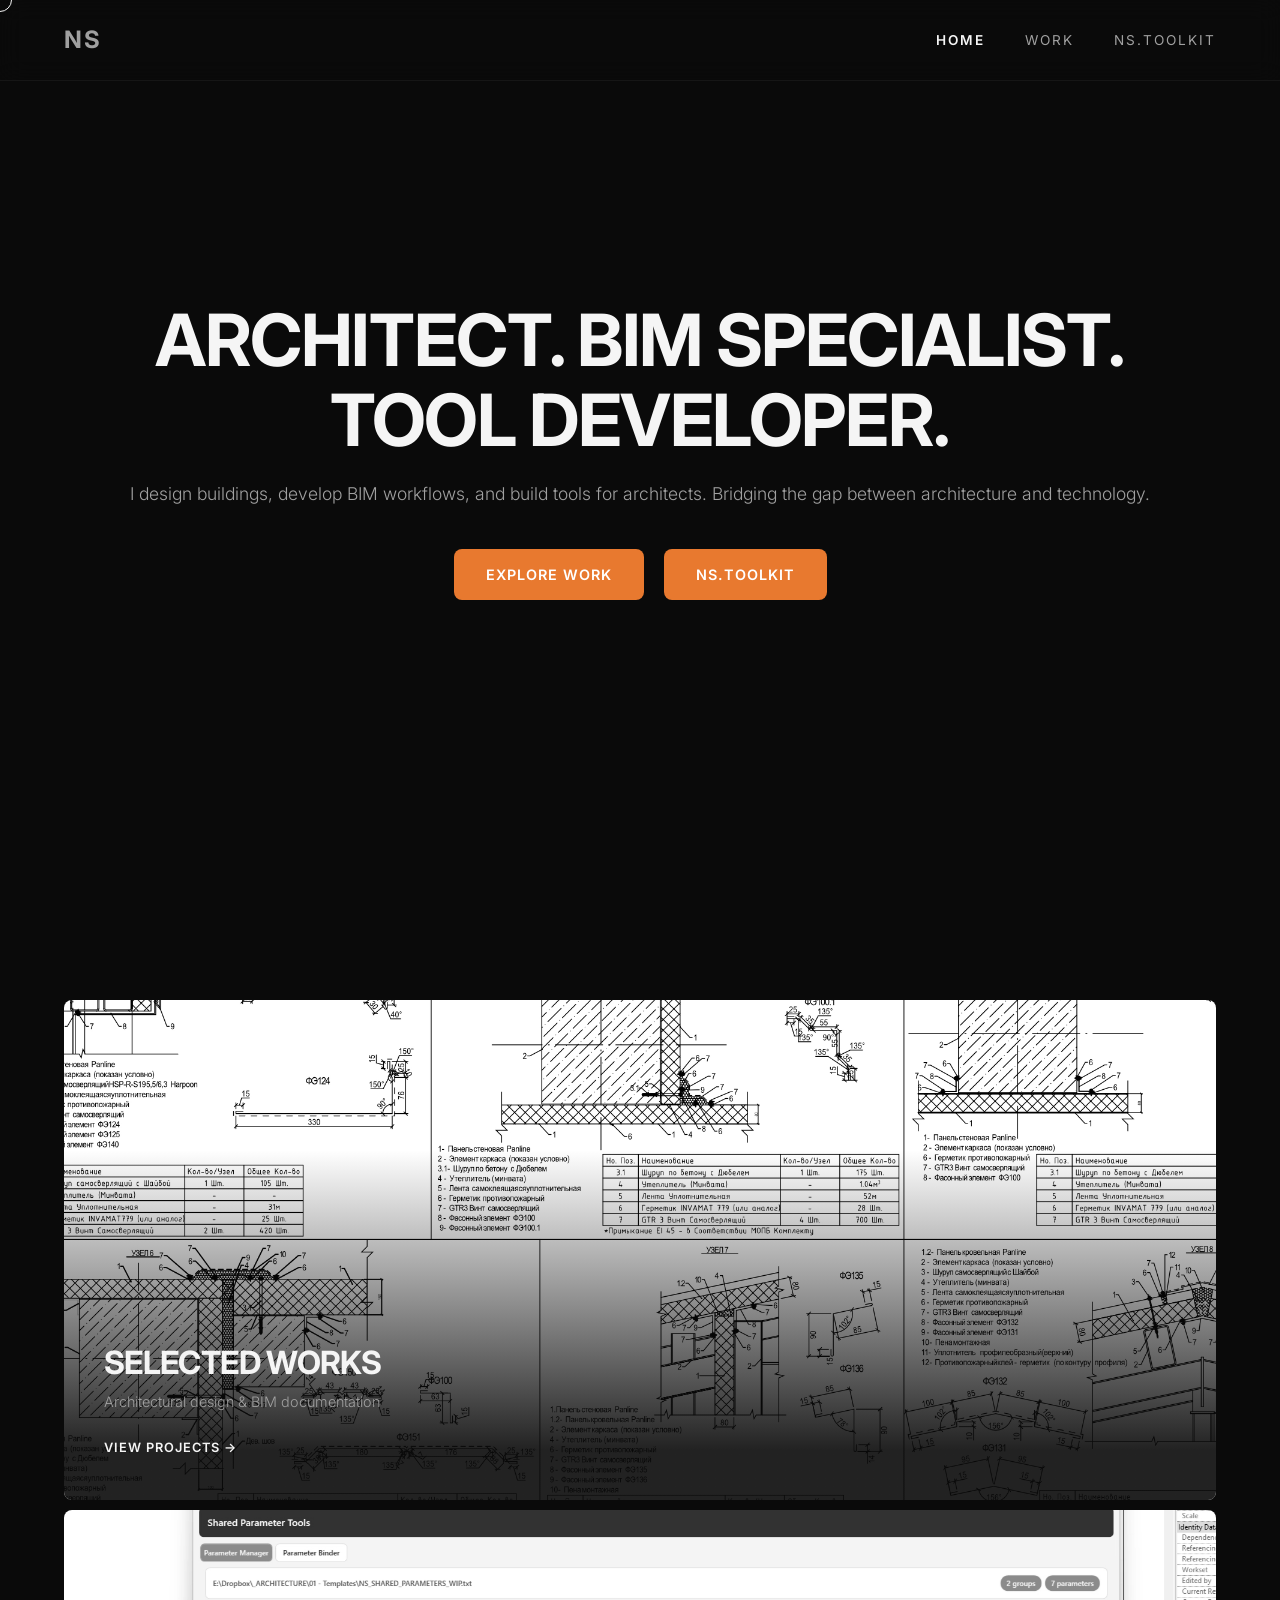
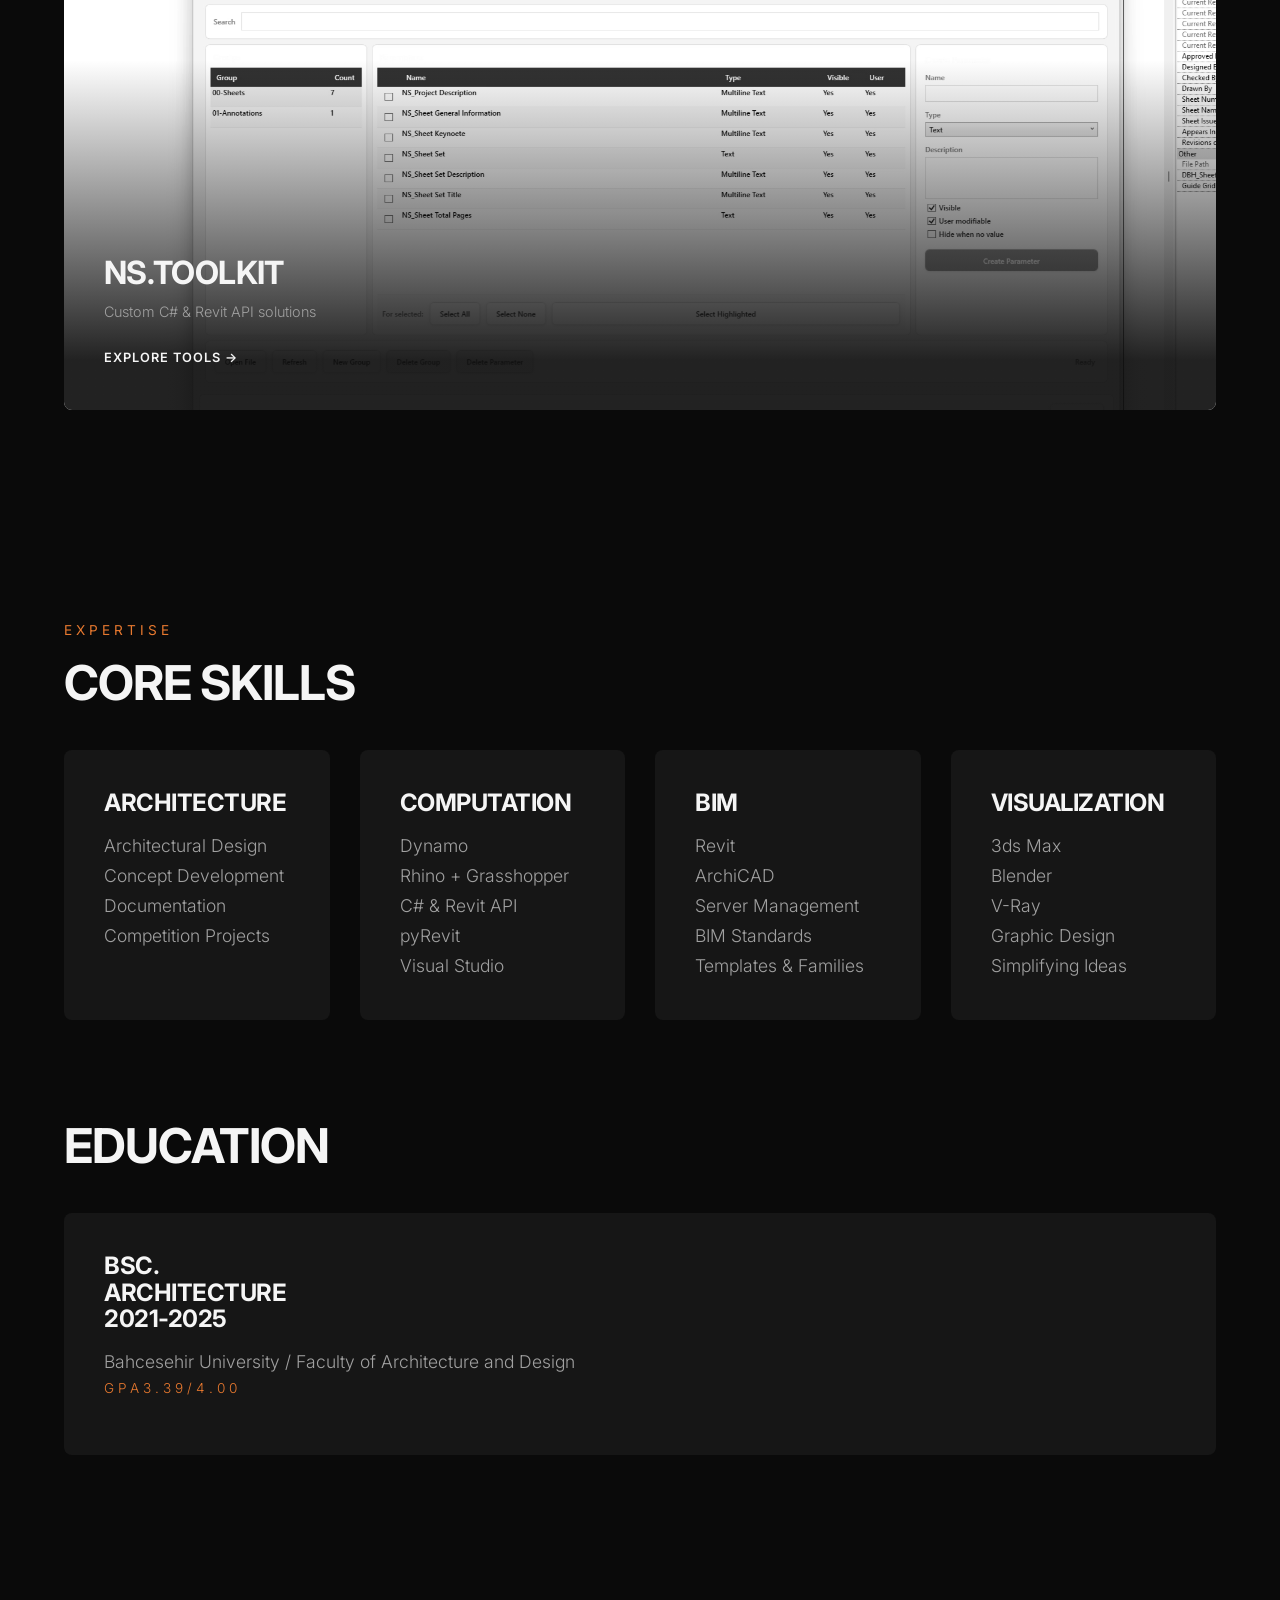
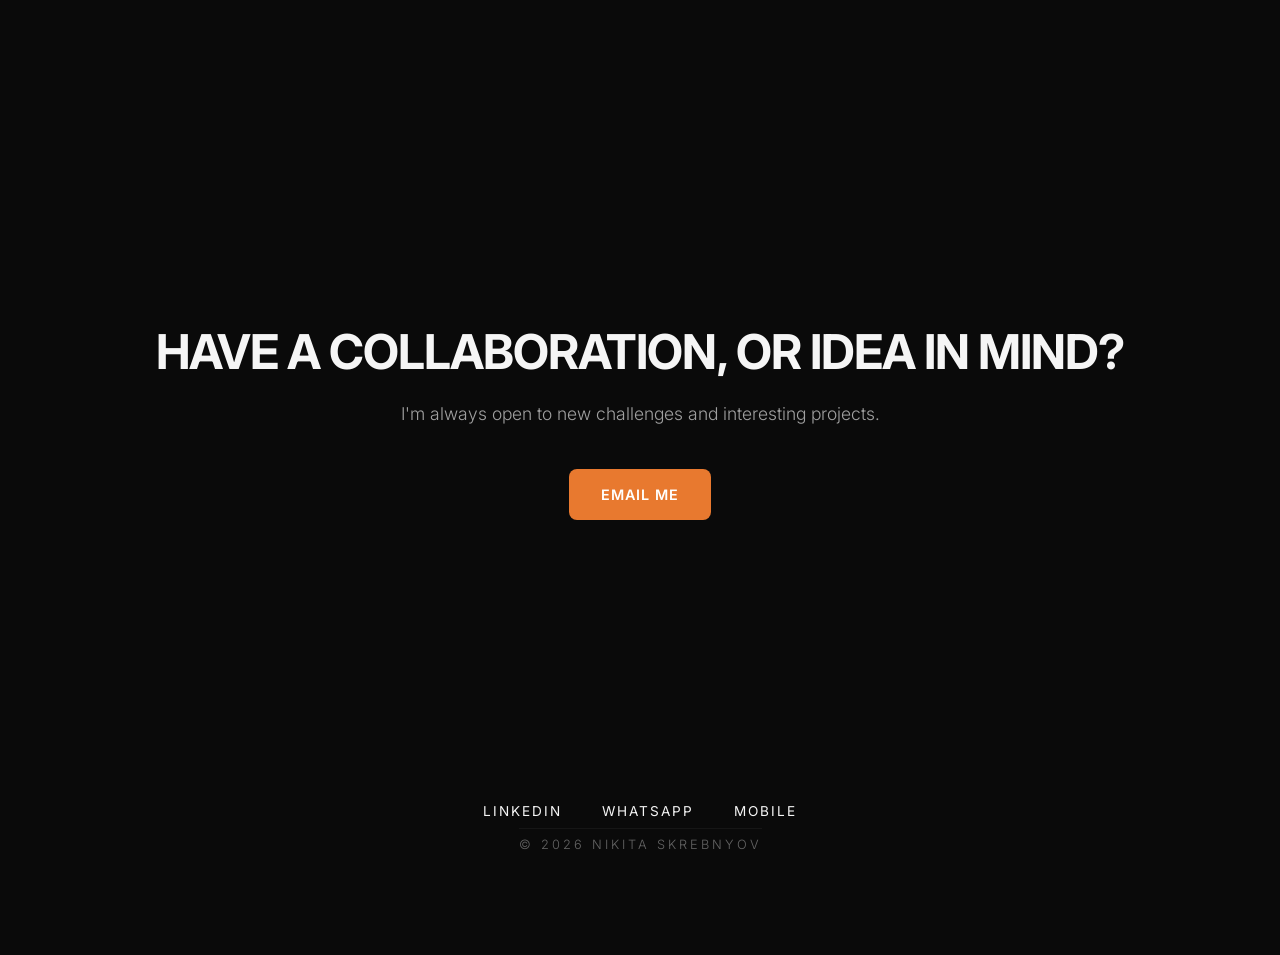
==== commit 9be2611d: "Commit" ====
--- a/index.html
+++ b/index.html
@@ -52,15 +52,14 @@
     </section>
 
     <!-- Visual CTA Section -->
-    <section class="visual-cta">
+    <section class="section">
         <div class="container">
             <div class="grid-auto">
                 <!-- Card 1: Work -->
-                <a href="work.html" class="cta-card">
+                <a href="work.html" class="cta-card reveal">
                     <div class="cta-card-bg" style="background-image: url('assets/1.webp');"></div>
                     <div class="cta-card-overlay"></div>
                     <div class="cta-card-content">
-                        <span class="cta-label">Portfolio</span>
                         <h3>Selected Works</h3>
                         <p>Architectural design & BIM documentation</p>
                         <span class="cta-link">View Projects <span class="arrow">→</span></span>
@@ -68,11 +67,10 @@
                 </a>
 
                 <!-- Card 2: Toolkit -->
-                <a href="NStoolkit.html" class="cta-card">
+                <a href="NStoolkit.html" class="cta-card reveal">
                     <div class="cta-card-bg" style="background-image: url('assets/2.webp');"></div>
                     <div class="cta-card-overlay"></div>
                     <div class="cta-card-content">
-                        <span class="cta-label">Development</span>
                         <h3>NS.Toolkit</h3>
                         <p>Custom C# & Revit API solutions</p>
                         <span class="cta-link">Explore Tools <span class="arrow">→</span></span>
@@ -104,7 +102,7 @@
                 <!-- Блок 3: BIM -->
                 <div class="card" style="padding: 40px;">
                     <h3>BIM</h3>
-                    <p>Revit<br>Archicad<br>Server Management<br>BIM Standards<br>Templates & Families</p>
+                    <p>Revit<br>ArchiCAD<br>Server Management<br>BIM Standards<br>Templates & Families</p>
                 </div>
 
                 <!-- Блок 4: Visualization -->
@@ -118,14 +116,13 @@
     <!-- SKILLS SECTION: Твои компетенции [1] -->
         <section class="section">
         <div class="container">
-            <span class="text-subtitle">Education</span>
-            <h2>Higher Education</h2>
+            <h2>Education</h2>
 
             <div class="grid grid-auto">
                 <!-- Блок 1: University -->
                 <div class="card" style="padding: 40px;">
                     <h3 style="max-width: 15ch">BsC. Architecture 2021-2025</h3>
-                    <p>Bahcesehir University / Faculty of Architecure and Design</p>
+                    <p>Bahcesehir University / Faculty of Architecture and Design</p>
                     <p class="text-subtitle">GPA3.39/4.00</p>
                 </div>
             </div>
@@ -137,7 +134,7 @@
 <!-- FOOTER -->
 <!-- 1. Убираем flex-center с футера, делаем его вертикальным контейнером высотой 100vh -->
 
-<footer class="section footer" style="display: flex; flex-direction: column; min-height: 100vh;">
+<footer class="section footer-class" style="display: flex; flex-direction: column; min-height: 100vh;">
 
     <div class="container" style="display: flex; flex-direction: column; flex-grow: 1;">
 
--- a/css/style.css
+++ b/css/style.css
@@ -16,7 +16,7 @@
 
     /* Spacing & Layout */
     --container-width: 1200px;
-    --section-padding: 80px 0;
+    --section-padding: 100px 0;
     --gap-standard: 30px;
     --border-radius: 8px;
 
@@ -131,6 +131,9 @@
 
 .grid-auto {
     grid-template-columns: repeat(auto-fit, minmax(250px, 1fr));
+}
+.grid-auto-work {
+    grid-template-columns: repeat(3, 1fr);
 }
 
 .top-margin{
@@ -172,17 +175,6 @@
     opacity: 0.6;
     transform: scale(1.1); /* Легкое увеличение на 5% */
     transition: opacity var(--transition-fast), transform var(--transition-smooth);
-}
-
-/* Placeholder for Modals (will build in next step) */
-.modal-overlay {
-    position: fixed;
-    top: 0; left: 0; width: 100%; height: 100%;
-    background: rgba(0,0,0,0.9);
-    display: none; /* По умолчанию скрыт */
-    z-index: 1000;
-    justify-content: center;
-    align-items: center;
 }
 
 /* =========================================
@@ -288,6 +280,9 @@
     .grid-auto {
         grid-template-columns: 1fr;
     }
+    .grid-auto-work {
+        grid-template-columns: repeat(1, 1fr);
+    }
     .nav-links {
         gap: 20px;
     }
@@ -295,7 +290,7 @@
         font-size: 0.75rem;
         letter-spacing: 1px;
     }
-    .footer {
+    .footer-class {
         min-height: 100dvh;
         padding: 0;
     }
@@ -324,12 +319,13 @@
 
 .cta-card {
     position: relative;
-    height: 400px; /* Высота карточки */
+    height: 500px; /* Высота карточки */
     overflow: hidden;
     text-decoration: none;
     display: flex;
     align-items: flex-end; /* Контент прижат к низу */
-    border-radius: 4px; /* Легкое скругление для премиальности */
+    border-radius: var(--border-radius); /* Легкое скругление для премиальности */
+    margin-bottom: 10px;
 }
 
 .cta-card-bg {
@@ -401,5 +397,241 @@
 /* Mobile Fix */
 @media (max-width: 768px) {
     .visual-cta { padding: 60px 0; }
-    .cta-card { height: 350px; }
+    .cta-card { height: 300px; }
+
+    /* Начальное состояние элементов (скрыты и чуть ниже) */
+    .reveal {
+        opacity: 0;
+        transform: translateY(40px) scale(0.95); /* Смещаем вниз и чуть уменьшаем */
+        transition: all 0.8s cubic-bezier(0.25, 1, 0.5, 1); /* Плавная, "премиальная" анимация */
+        will-change: transform, opacity; /* Оптимизация для браузера */
+    }
+
+    /* Состояние, когда элемент "ожил" */
+    .reveal.active {
+        opacity: 1;
+        transform: translateY(0) scale(1); /* Возвращаем в нормальное положение */
+    }
+    .cta-card h3{
+        color: var(--bg-color);
+
+    }
+    .cta-card p{
+           color: var(--bg-color);
+
+       }
+}
+
+/* --- Work Card Styles --- */
+.work-card {
+    position: relative;
+    cursor: pointer;
+    background: var(--surface-color);
+    overflow: hidden;
+    transition: transform var(--transition-smooth);
+}
+
+.work-card:hover {
+    transform: translateY(-10px);
+}
+
+.card-img-wrapper {
+    aspect-ratio: 16/10;
+    overflow: hidden;
+}
+
+.card-img-wrapper img {
+    width: 100%;
+    height: 100%;
+    object-fit: cover;
+    transition: transform var(--transition-smooth);
+}
+
+.work-card:hover .card-img-wrapper img {
+    transform: scale(1.05);
+}
+
+.card-info {
+    padding: 20px;
+}
+
+.card-category {
+    font-size: 0.7rem;
+    text-transform: uppercase;
+    letter-spacing: 2px;
+    color: var(--accent-color);
+    display: block;
+    margin-bottom: 8px;
+}
+
+.card-info h3 {
+    font-size: 1.2rem;
+    margin: 0;
+    color: var(--text-main);
+}
+
+/* --- Modal Styles --- */
+.modal-overlay {
+    position: fixed;
+    top: 0; left: 0; width: 100%; height: 100%;
+    background: rgba(0, 0, 0, 0.9);
+    display: none; /* Скрыто по умолчанию */
+    justify-content: center;
+    align-items: center;
+    z-index: 1000;
+    padding: 20px;
+    backdrop-filter: blur(10px);
+}
+
+.modal-overlay.active {
+    display: flex;
+}
+
+.modal-content {
+    background: var(--surface-color);
+    max-width: 90%;
+    min-height: 50vh;
+    width: 90%;
+    max-height: 90dvh;
+    position: relative;
+    overflow-y: auto;
+    border: 1px solid rgba(255,255,255,0.1);
+    display: flex;
+    flex-direction: column;
+}
+
+.modal-close {
+    position: absolute;
+    top: 20px; right: 20px;
+    background: none; border: none;
+    color: var(--accent-color);
+    font-size: 2rem;
+    cursor: pointer;
+    z-index: 10;
+}
+
+.modal-body {
+    flex: 1;
+    display: grid;
+    grid-template-columns: 2fr 1fr; /* Два столбца: фото и текст */
+    overflow: hidden;
+}
+
+.modal-image-container img {
+    width: 100%;
+    height: 100%;
+    object-fit: cover;
+}
+
+.modal-text-container {
+    padding: 40px;
+}
+
+.modal-footer {
+    margin-top: 30px;
+    padding-top: 20px;
+    border-top: 1px solid rgba(255,255,255,0.1);
+}
+
+.modal-footer .label {
+    font-size: 0.8rem;
+    color: var(--text-secondary);
+    margin-right: 10px;
+}
+
+/* Mobile Modal */
+@media (max-width: 768px) {
+    .modal-body {
+        grid-template-columns: 1fr;
+    }
+    .modal-text-container {
+        padding: 20px;
+    }
+    .modal-content{
+        width: 100%;
+        max-width: 100%;
+    }
+}
+
+.modal-image-container {
+    position: relative; /* Чтобы кнопки позиционировались относительно контейнера */
+}
+
+.modal-nav {
+    position: absolute;
+    bottom: 20px;
+    right: 20px;
+    display: flex;
+    gap: 10px;
+    z-index: 5;
+}
+
+.modal-nav button {
+    background: rgba(22, 22, 22, 0.8); /* Твой --surface-color с прозрачностью */
+    border: 1px solid rgba(255, 255, 255, 0.1);
+    color: var(--text-main);
+    width: 40px;
+    height: 40px;
+    display: flex;
+    align-items: center;
+    justify-content: center;
+    cursor: pointer;
+    transition: var(--transition-fast);
+}
+
+.modal-nav button:hover {
+    background: var(--accent-color);
+    border-color: var(--accent-color);
+}
+
+.experience-timeline {
+    position: relative;
+    margin: 0 auto;
+    padding-left: 30px;
+    border-left: 2px solid rgba(255, 255, 255, 0.1); /* Тонкая серая линия */
+}
+
+.experience-item {
+    position: relative;
+    margin-bottom: 50px;
+}
+
+/* Точка на линии */
+.experience-item::before {
+    content: '';
+    position: absolute;
+    left: -37px; /* Центрируем точку на линии */
+    width: 12px;
+    height: 12px;
+    background: var(--accent-color);
+    border-radius: 50%;
+    box-shadow: 0 0 10px var(--accent-color);
+}
+
+.exp-date {
+    font-size: 0.85rem;
+    color: var(--accent-color);
+    text-transform: uppercase;
+    letter-spacing: 2px;
+    margin-bottom: 10px;
+}
+
+.exp-content h3 {
+    font-size: 1.5rem;
+    margin-bottom: 5px;
+}
+
+.exp-company {
+    font-weight: 600;
+    color: var(--text-main);
+    margin-bottom: 15px;
+}
+
+.exp-content p {
+    font-size: 1rem;
+    max-width: 1000px;
+    margin-bottom: 1rem;
+}
+.exp-content strong{
+    font-weight: 900;
 }
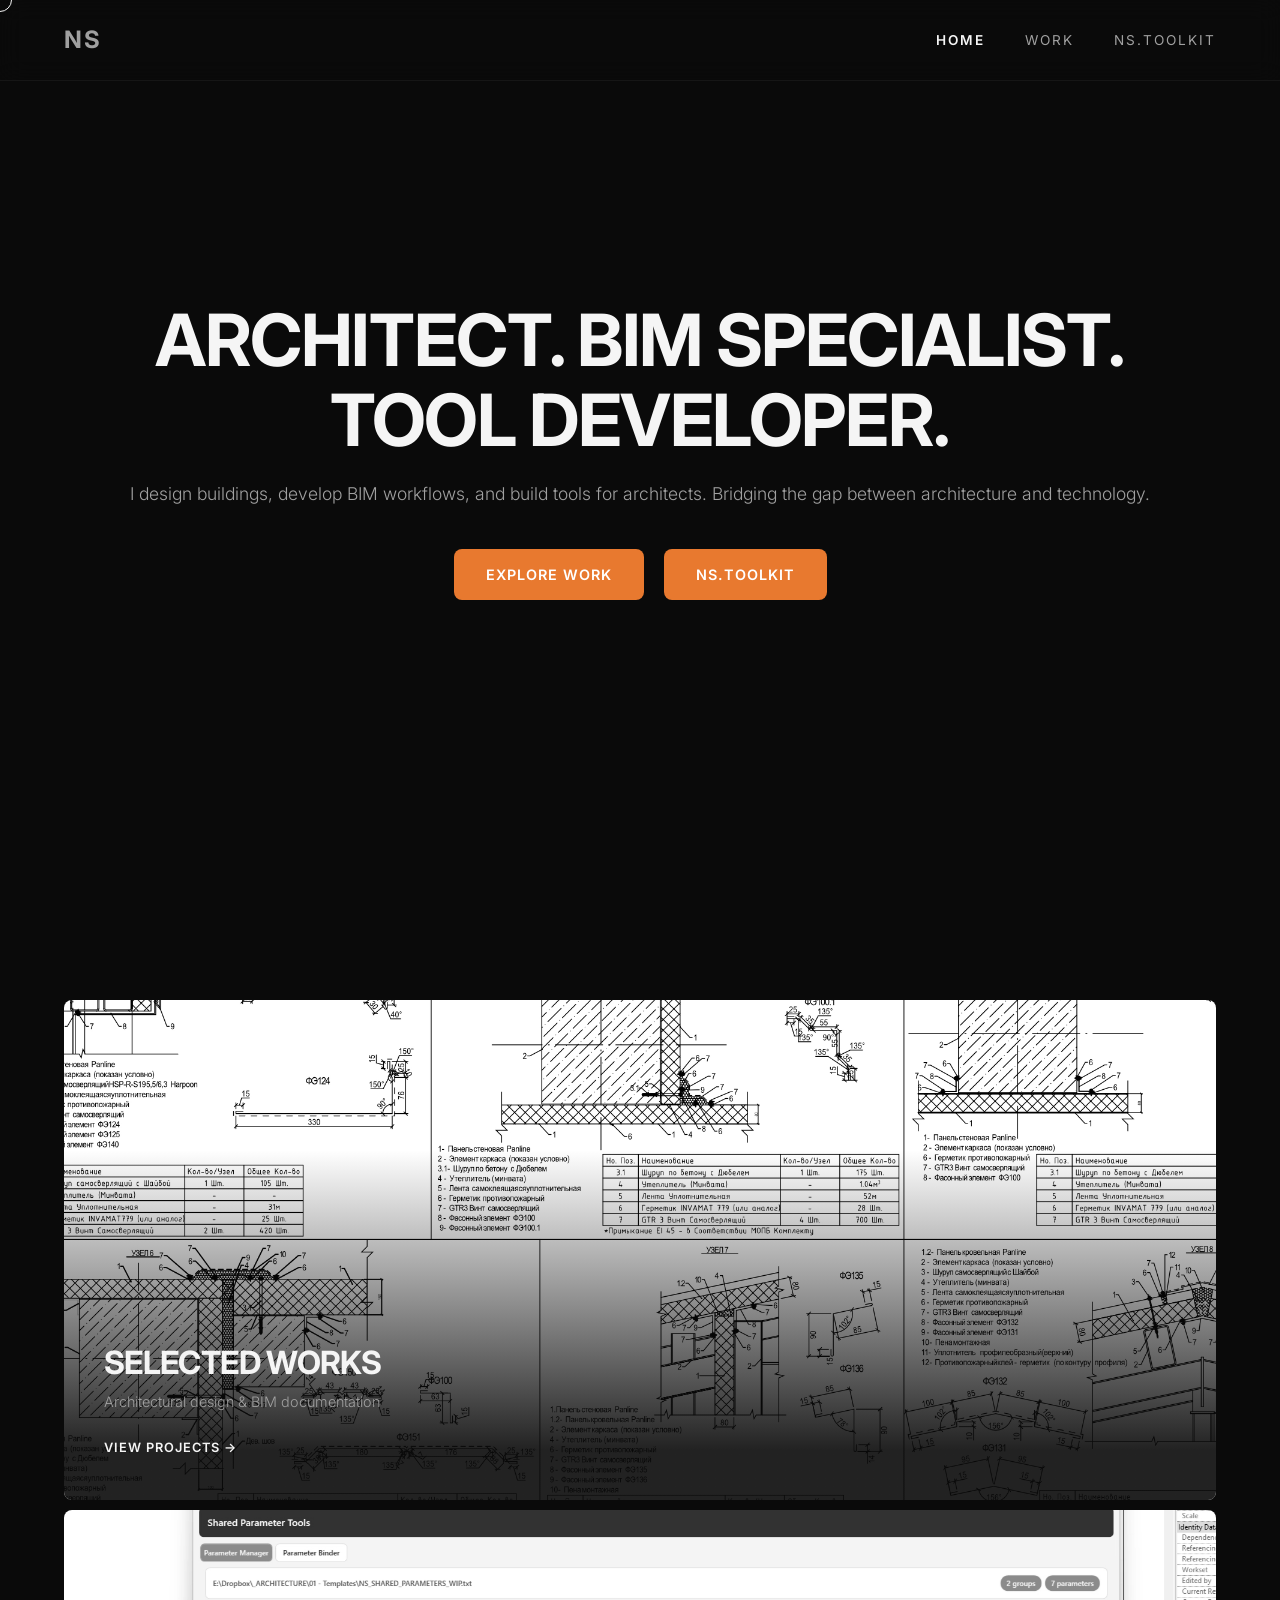
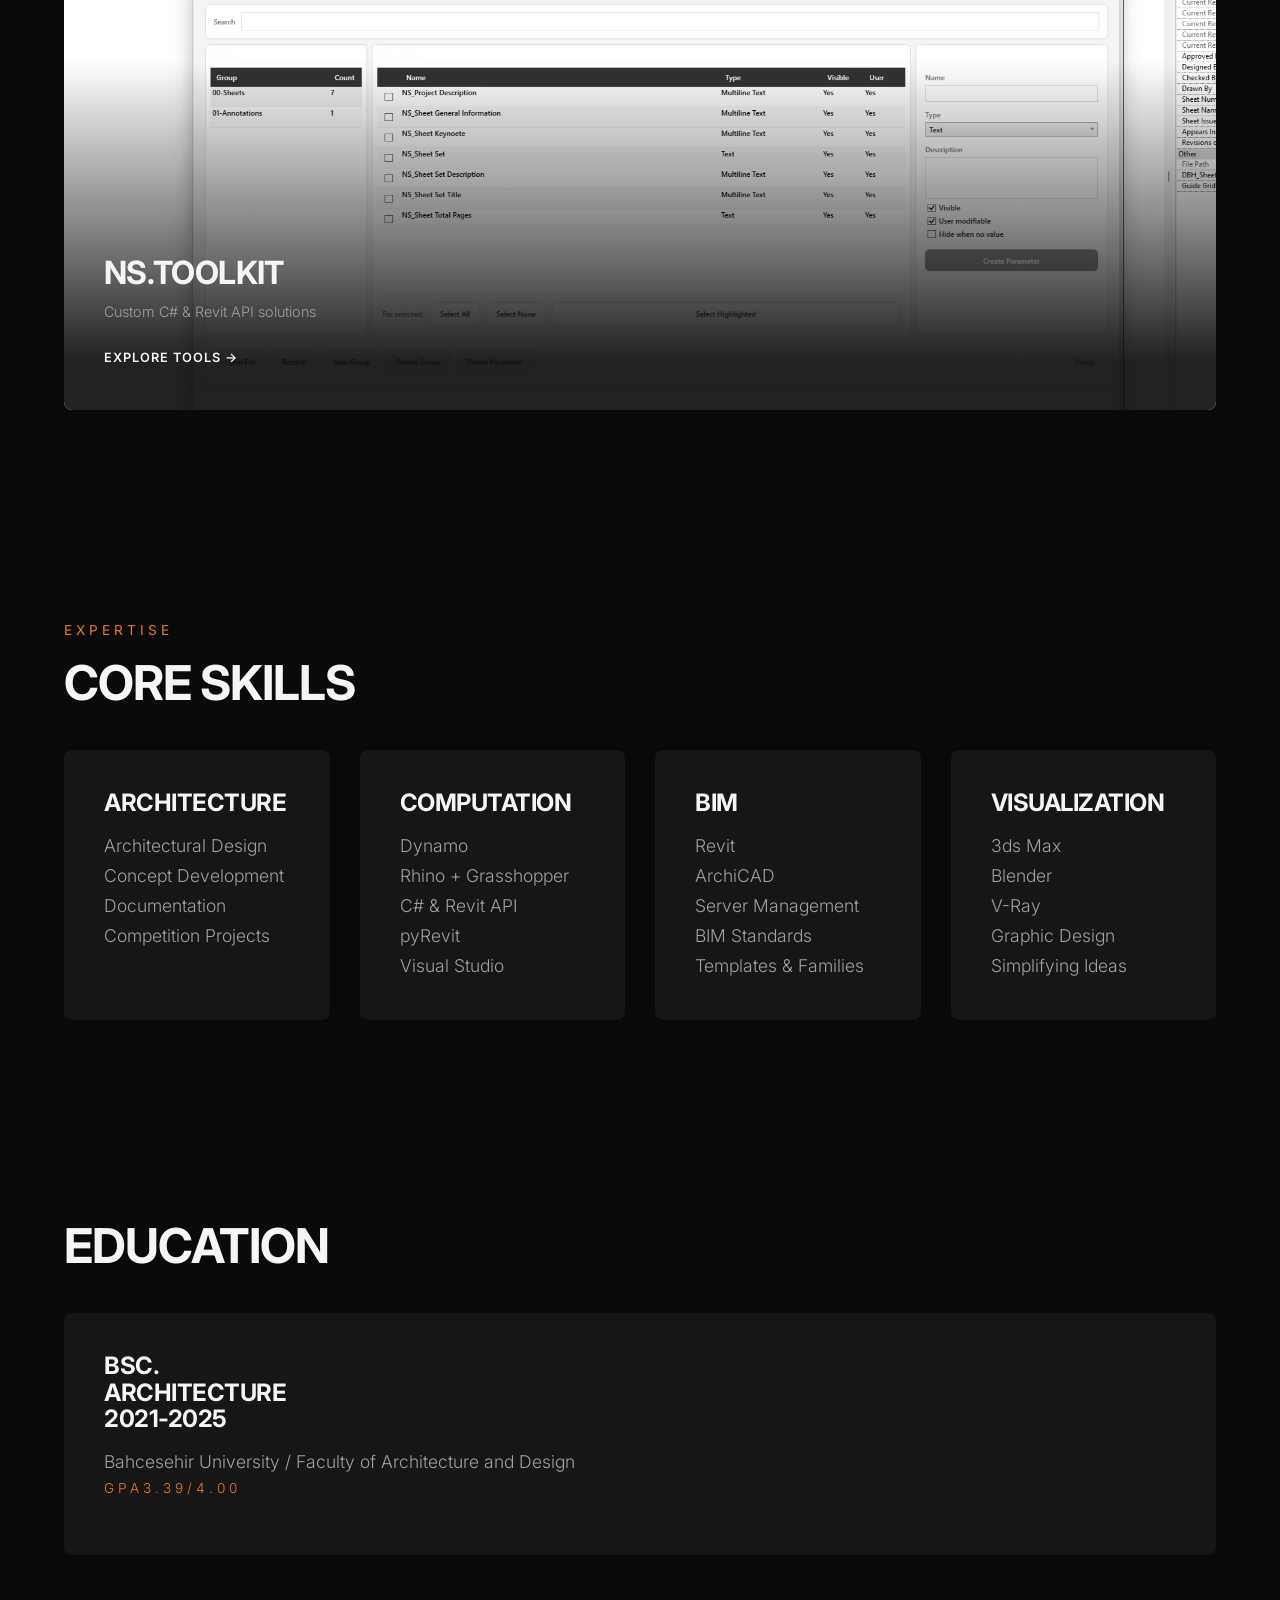
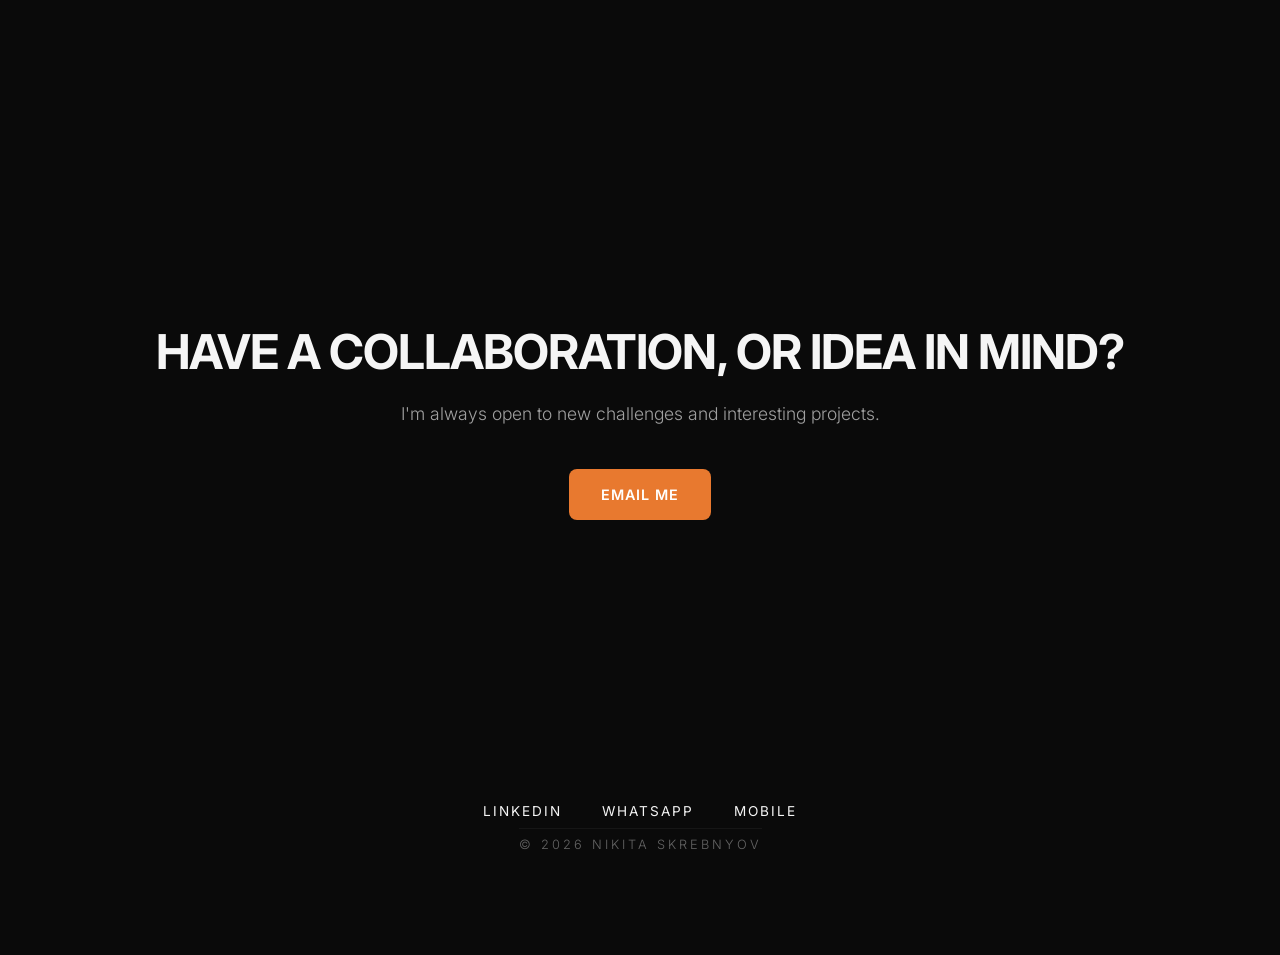
==== commit 23f90f72: "Commit" ====
--- a/index.html
+++ b/index.html
@@ -1,5 +1,5 @@
 <!DOCTYPE html>
-<html lang="ru">
+<html lang="en">
 <head>
     <meta charset="UTF-8">
     <meta name="viewport" content="width=device-width, initial-scale=1.0">
@@ -16,7 +16,6 @@
 <body>
 
 <!-- Кастомный курсор (из main.js [2]) -->
-<div class="cursor-dot"></div>
 <div class="cursor-outline"></div>
 
 <!-- HEADER: Навигация -->
@@ -112,14 +111,14 @@
                 </div>
             </div>
         </div>
+    </section>
 
-    <!-- SKILLS SECTION: Твои компетенции [1] -->
-        <section class="section">
+    <!-- Education Section -->
+    <section class="section">
         <div class="container">
             <h2>Education</h2>
 
             <div class="grid grid-auto">
-                <!-- Блок 1: University -->
                 <div class="card" style="padding: 40px;">
                     <h3 style="max-width: 15ch">BsC. Architecture 2021-2025</h3>
                     <p>Bahcesehir University / Faculty of Architecture and Design</p>
@@ -127,7 +126,6 @@
                 </div>
             </div>
         </div>
-        </section>
     </section>
     </main>
 
--- a/css/style.css
+++ b/css/style.css
@@ -32,7 +32,12 @@
     margin: 0;
     padding: 0;
     box-sizing: border-box;
-    cursor: none; /* Используем кастомный курсор [3] */
+}
+
+@media (pointer: fine) {
+    * {
+        cursor: none;
+    }
 }
 
 html {
@@ -136,10 +141,6 @@
     grid-template-columns: repeat(3, 1fr);
 }
 
-.top-margin{
-    margin-top:0;
-}
-
 /* =========================================
    5. UI COMPONENTS (Cards, Buttons, Modals)
    ========================================= */
@@ -159,7 +160,9 @@
 
 /* Button */
 .btn {
-    display: inline-block;
+    display: inline-flex;
+    align-items: center;
+    justify-content: center;
     padding: 14px 32px;
     background: var(--accent-color);
     color: #fff;
@@ -175,6 +178,12 @@
     opacity: 0.6;
     transform: scale(1.1); /* Легкое увеличение на 5% */
     transition: opacity var(--transition-fast), transform var(--transition-smooth);
+}
+
+/* Нажатое состояние во время задержки перехода (см. setupDelayedLinks в js/main.js) */
+.btn.is-pressed {
+    opacity: 1;
+    transform: scale(0.96);
 }
 
 /* =========================================
@@ -213,7 +222,7 @@
     top: 0;
     left: 0;
     width: 100%;
-    z-index: 1000; /* Поверх всего */
+    z-index: 900;
 
     /* Эффект стекла */
     background: rgba(10, 10, 10, 0.7); /* Полупрозрачный черный */
@@ -289,13 +298,13 @@
     .nav-links a {
         font-size: 0.75rem;
         letter-spacing: 1px;
+        min-height: 44px;
+        display: flex;
+        align-items: center;
     }
     .footer-class {
         min-height: 100dvh;
         padding: 0;
-    }
-    .top-margin{
-        margin-top:200px;
     }
 }
 /* Скрываем кастомный курсор на устройствах с сенсорным экраном (touchscreens) */
@@ -413,19 +422,16 @@
         transform: translateY(0) scale(1); /* Возвращаем в нормальное положение */
     }
     .cta-card h3{
-        color: var(--bg-color);
-
+        color: var(--text-main);
     }
     .cta-card p{
-           color: var(--bg-color);
-
-       }
+        color: var(--text-secondary);
+    }
 }
 
 /* --- Work Card Styles --- */
 .work-card {
     position: relative;
-    cursor: pointer;
     background: var(--surface-color);
     overflow: hidden;
     transition: transform var(--transition-smooth);
@@ -506,7 +512,6 @@
     background: none; border: none;
     color: var(--accent-color);
     font-size: 2rem;
-    cursor: pointer;
     z-index: 10;
 }
 
@@ -570,12 +575,11 @@
     background: rgba(22, 22, 22, 0.8); /* Твой --surface-color с прозрачностью */
     border: 1px solid rgba(255, 255, 255, 0.1);
     color: var(--text-main);
-    width: 40px;
-    height: 40px;
+    width: 44px;
+    height: 44px;
     display: flex;
     align-items: center;
     justify-content: center;
-    cursor: pointer;
     transition: var(--transition-fast);
 }
 
@@ -634,4 +638,28 @@
 }
 .exp-content strong{
     font-weight: 900;
+}
+
+/* =========================================
+   8. ACCESSIBILITY
+   ========================================= */
+:focus-visible {
+    outline: 2px solid var(--accent-color);
+    outline-offset: 2px;
+}
+
+@media (prefers-reduced-motion: reduce) {
+    *, *::before, *::after {
+        animation-duration: 0.01ms !important;
+        animation-iteration-count: 1 !important;
+        transition-duration: 0.01ms !important;
+        scroll-behavior: auto !important;
+    }
+    .cursor-outline {
+        display: none !important;
+    }
+    .reveal {
+        opacity: 1 !important;
+        transform: none !important;
+    }
 }
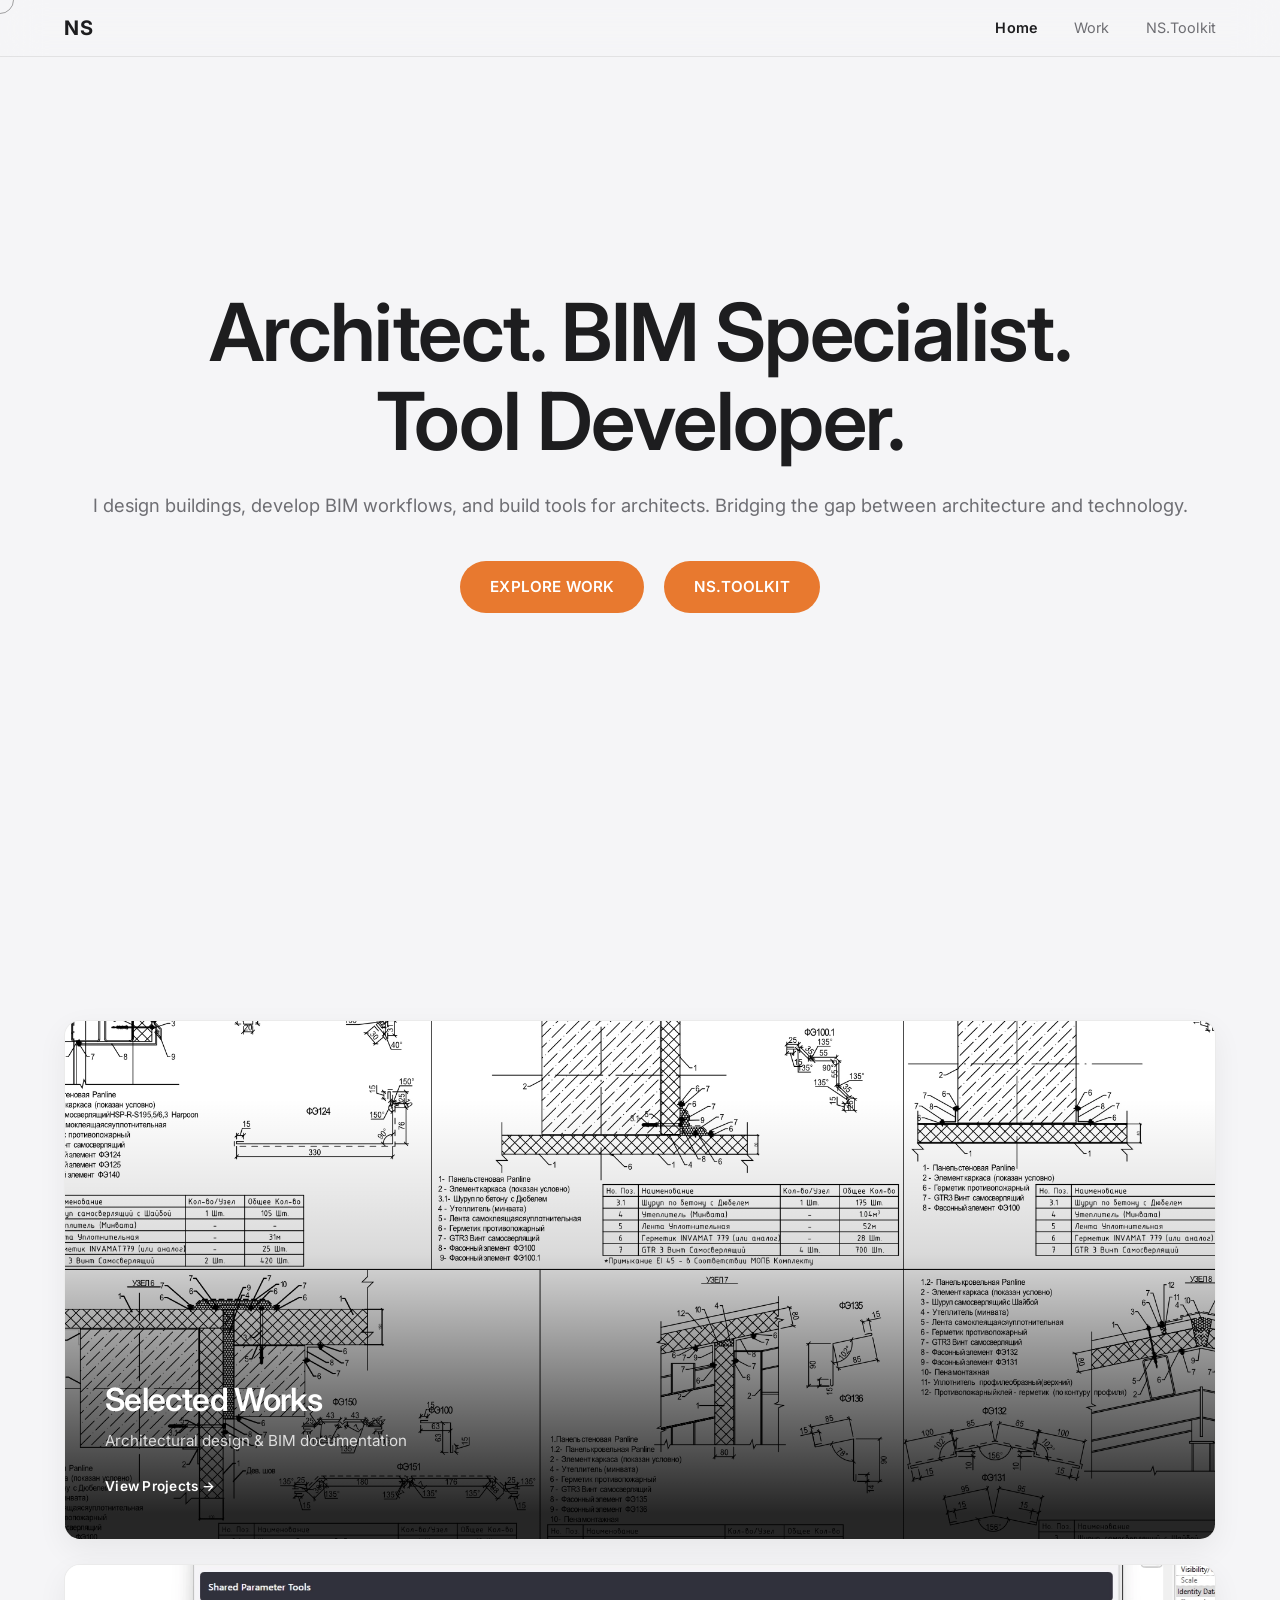
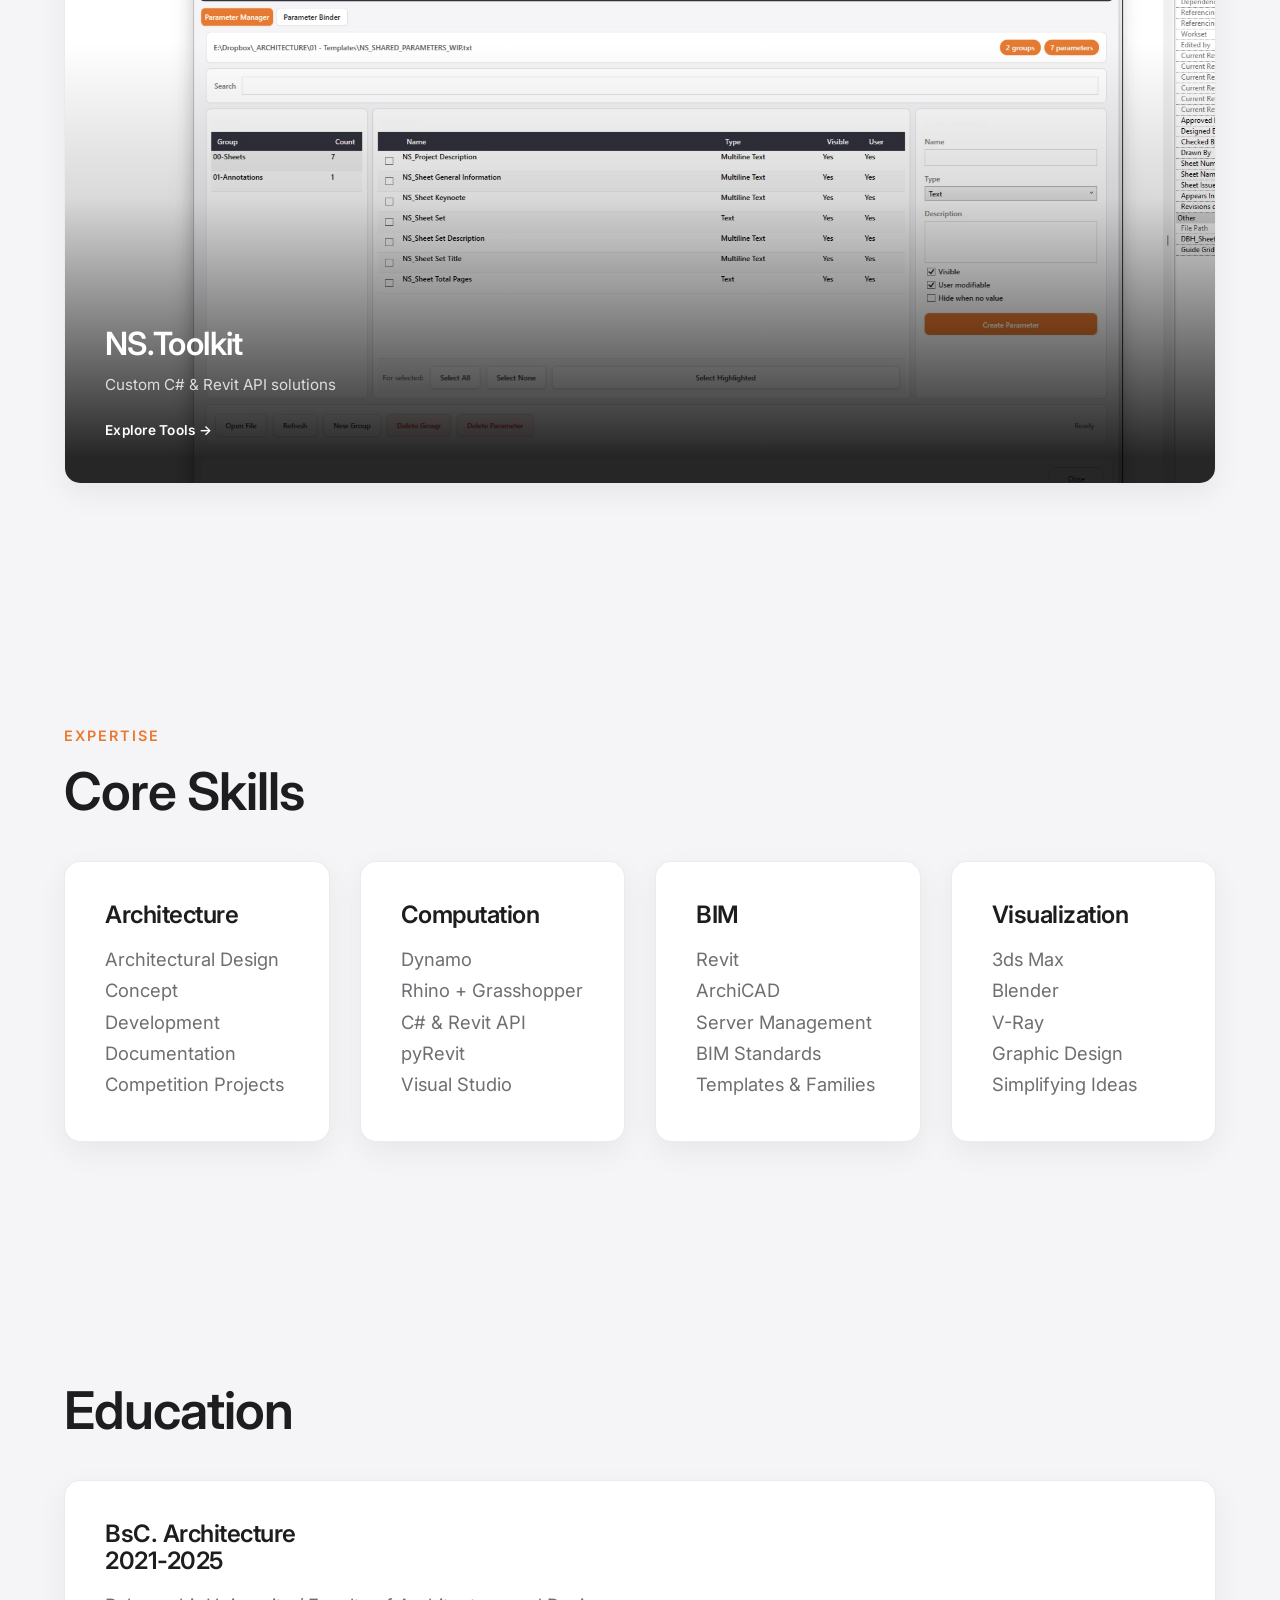
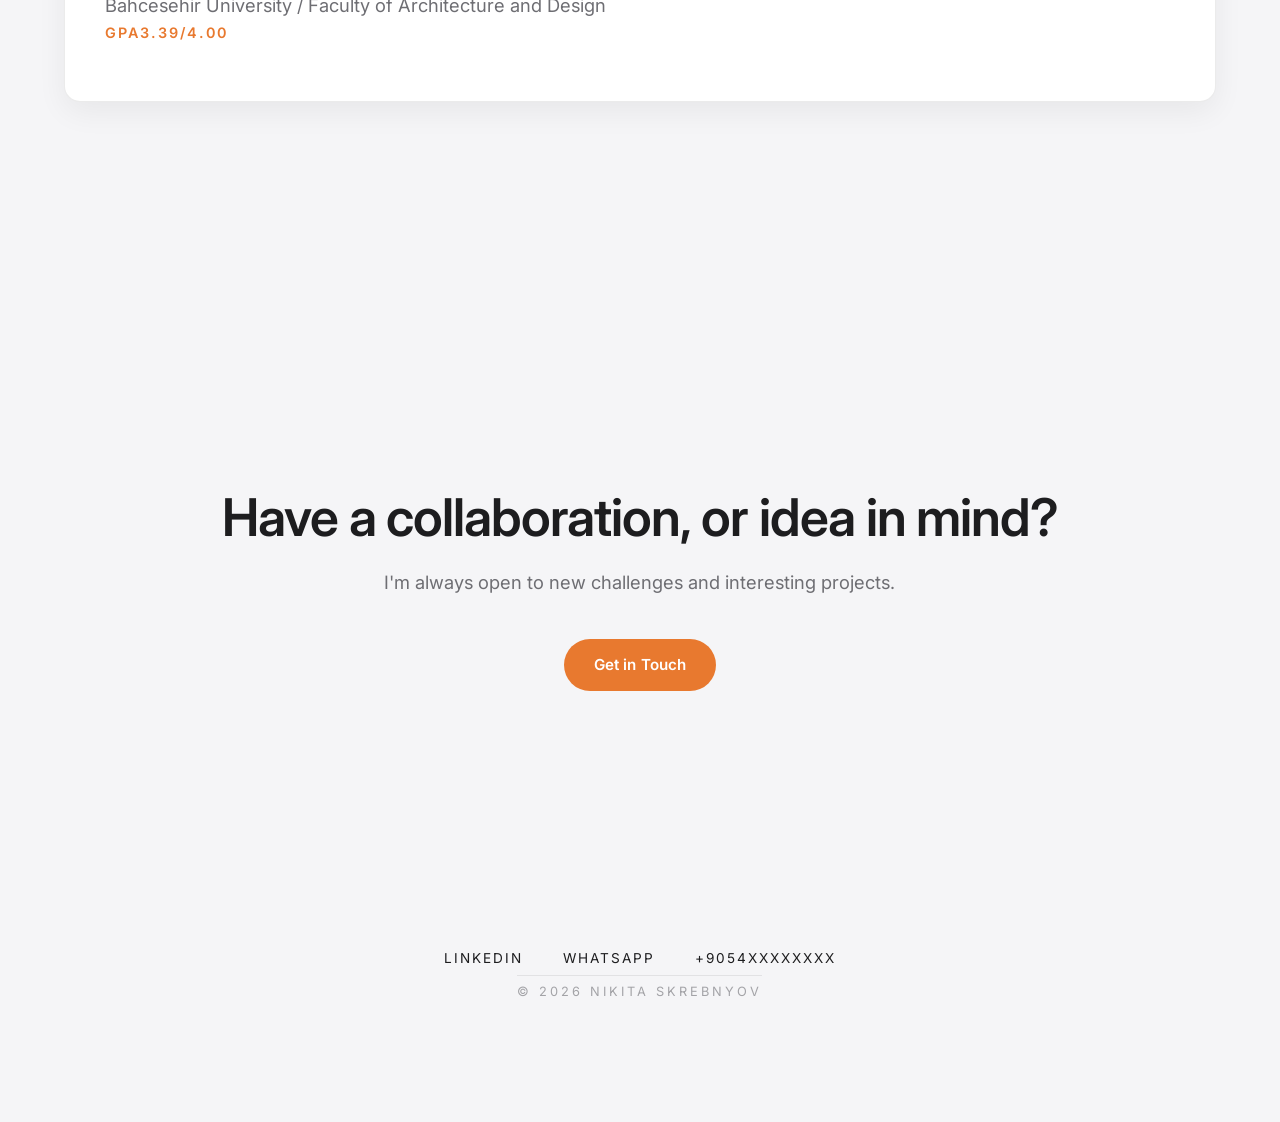
==== commit bf23f4cf: "Commit" ====
--- a/index.html
+++ b/index.html
@@ -55,7 +55,7 @@
         <div class="container">
             <div class="grid-auto">
                 <!-- Card 1: Work -->
-                <a href="work.html" class="cta-card reveal">
+                <a href="work.html" class="cta-card reveal" style="margin-bottom: 24px">
                     <div class="cta-card-bg" style="background-image: url('assets/1.webp');"></div>
                     <div class="cta-card-overlay"></div>
                     <div class="cta-card-content">
@@ -141,19 +141,19 @@
         <div class="flex-center" style="margin-top: auto; margin-bottom: 40px;">
             <h2 style="margin-bottom: 20px;">Have a collaboration, or idea in mind?</h2>
             <p style="margin-bottom: 40px;">I'm always open to new challenges and interesting projects.</p>
-            <a href="mailto:your-email@example.com" class="btn" style="margin-bottom: 40px;">Email Me</a>
+            <a href="mailto:nikita.skrebnyov@icloud.com" class="btn" style="margin-bottom: 40px;">Get in Touch</a>
         </div>
 
         <!-- Часть 2: Копирайт (Прижимаем к самому низу) -->
         <!-- margin-top: auto — это магия, которая прижимает блок к нижнему краю -->
         <div class="flex-center" style="margin-top: auto; padding-top: 30px; width: 100%;">
             <div style="display: flex; gap: 40px; justify-content: center; width: 100%; font-size: 0.85rem; text-transform: uppercase; letter-spacing: 2px; margin-bottom: 5px">
-                <a href="#">LinkedIn</a>
+                <a href="https://www.linkedin.com/in/nikita-skrebnyov/">LinkedIn</a>
                 <a href="https://wa.me/905441960605">WhatsApp</a>
-                <a href="tel:+905441960605">Mobile</a>
+                <a href="tel:+905441960605">+9054xxxxxxxx</a>
             </div>
 
-            <div style="border-top: 1px solid var(--surface-color)">
+            <div style="border-top: 1px solid var(--border-color)">
             <p style="font-size: 0.8rem; letter-spacing: 3px; opacity: 0.6;margin-top: 5px">© 2026 NIKITA SKREBNYOV</p>
             </div>
         </div>
--- a/css/style.css
+++ b/css/style.css
@@ -2,13 +2,16 @@
    1. DESIGN SYSTEM (VARIABLES)
    ========================================= */
 :root {
-    /* Colors */
-    --bg-color: #0a0a0a;
-    --surface-color: #161616;
-    --text-main: #f5f5f5;
-    --text-secondary: #a0a0a0;
+    /* Colors — Apple-style light */
+    --bg-color: #f5f5f7;
+    --surface-color: #ffffff;
+    --text-main: #1d1d1f;
+    --text-secondary: #6e6e73;
     --accent-color: #E8792F;
-    --accent-soft: rgba(232, 121, 47, 0.1);
+    --accent-soft: rgba(232, 121, 47, 0.12);
+    --border-color: rgba(0, 0, 0, 0.08);
+    --shadow: 0 10px 30px rgba(0, 0, 0, 0.06);
+    --shadow-lg: 0 24px 60px rgba(0, 0, 0, 0.10);
 
     /* Typography */
     --font-heading: 'Inter', -apple-system, BlinkMacSystemFont, sans-serif;
@@ -16,9 +19,9 @@
 
     /* Spacing & Layout */
     --container-width: 1200px;
-    --section-padding: 100px 0;
+    --section-padding: 120px 0;
     --gap-standard: 30px;
-    --border-radius: 8px;
+    --border-radius: 16px;
 
     /* Transitions */
     --transition-fast: 0.2s ease;
@@ -69,30 +72,31 @@
    ========================================= */
 h1, h2, h3, h4 {
     font-family: var(--font-heading);
-    font-weight: 700;
-    line-height: 1.1;
-    text-transform: uppercase; /* Архитектурный стиль */
+    font-weight: 600;
+    line-height: 1.12;
     letter-spacing: -0.02em;
-}
-
-h1 { font-size: clamp(2.5rem, 8vw, 4.5rem); margin-bottom: 20px; }
-h2 { font-size: clamp(2rem, 5vw, 3rem); margin-bottom: 40px; }
+    text-wrap: balance;
+}
+
+h1 { font-size: clamp(2.75rem, 8vw, 5rem); margin-bottom: 24px; }
+h2 { font-size: clamp(2rem, 5vw, 3.25rem); margin-bottom: 40px; }
 h3 { font-size: 1.5rem; margin-bottom: 15px; }
 
 p {
-    font-weight: 300;
+    font-weight: 400;
     color: var(--text-secondary);
-    font-size: 1.1rem;
+    font-size: 1.15rem;
     line-height: 1.7;
 }
 
 .text-subtitle {
-    font-size: 0.85rem;
+    font-size: 0.9rem;
     text-transform: uppercase;
-    letter-spacing: 4px;
+    letter-spacing: 2px;
     color: var(--accent-color);
     display: block;
-    margin-bottom: 15px;
+    margin-bottom: 16px;
+    font-weight: 600;
 }
 
 .text-accent {
@@ -148,14 +152,17 @@
 /* Card Base */
 .card {
     background: var(--surface-color);
+    border: 1px solid var(--border-color);
     border-radius: var(--border-radius);
     overflow: hidden;
-    transition: transform var(--transition-smooth), box-shadow var(--transition-smooth);
+    box-shadow: var(--shadow);
+    transition: transform var(--transition-smooth), box-shadow var(--transition-smooth), border-color var(--transition-smooth);
 }
 
 .card:hover {
-    transform: translateY(-10px);
-    box-shadow: 0 20px 40px rgba(0,0,0,0.4);
+    transform: translateY(-6px);
+    border-color: rgba(0, 0, 0, 0.14);
+    box-shadow: var(--shadow-lg);
 }
 
 /* Button */
@@ -163,31 +170,32 @@
     display: inline-flex;
     align-items: center;
     justify-content: center;
-    padding: 14px 32px;
+    padding: 14px 30px;
     background: var(--accent-color);
     color: #fff;
-    border-radius: var(--border-radius);
-    font-weight: 600;
-    text-transform: uppercase;
-    letter-spacing: 1px;
-    font-size: 0.9rem;
-    transition: opacity var(--transition-smooth), transform var(--transition-smooth);
+    border: none;
+    border-radius: 980px;
+    font-weight: 600;
+    font-size: 0.95rem;
+    letter-spacing: 0.01em;
+    transition: background var(--transition-fast), transform var(--transition-smooth), box-shadow var(--transition-smooth);
 }
 
 .btn:hover {
-    opacity: 0.6;
-    transform: scale(1.1); /* Легкое увеличение на 5% */
-    transition: opacity var(--transition-fast), transform var(--transition-smooth);
+    background: #d26a24;
+    transform: scale(1.03);
+    box-shadow: 0 8px 20px rgba(232, 121, 47, 0.30);
 }
 
 /* Нажатое состояние во время задержки перехода (см. setupDelayedLinks в js/main.js) */
 .btn.is-pressed {
-    opacity: 1;
-    transform: scale(0.96);
+    background: var(--accent-color);
+    transform: scale(0.97);
+    box-shadow: none;
 }
 
 /* =========================================
-   6. CUSTOM CURSOR (From your current code [2, 3])
+   6. CUSTOM CURSOR
    ========================================= */
 /* Скрываем точку совсем, чтобы не перегружать интерфейс */
 .cursor-dot {
@@ -196,9 +204,9 @@
 
 /* Тонкое, изящное кольцо */
 .cursor-outline {
-    width: 24px;
-    height: 24px;
-    border: 1px solid var(--text-main); /* Тонкая линия основного цвета текста */
+    width: 28px;
+    height: 28px;
+    border: 1px solid rgba(0, 0, 0, 0.35);
     position: fixed;
     top: 0;
     left: 0;
@@ -206,14 +214,14 @@
     z-index: 9999;
     pointer-events: none;
     transform: translate(-50%, -50%);
-    /* Плавное масштабирование и смена цвета */
-    transition: transform var(--transition-fast);
-}
-
-/* Эффект при наведении: кольцо просто становится чуть больше и меняет цвет на акцентный */
+    transition: transform var(--transition-fast), border-color var(--transition-fast), background var(--transition-fast);
+}
+
+/* Эффект при наведении: кольцо становится чуть больше и меняет цвет на акцентный */
 .cursor-hover {
-    transform: translate(-50%, -50%) scale(1.6);
+    transform: translate(-50%, -50%) scale(1.5);
     border-color: var(--accent-color);
+    background: var(--accent-soft);
 }
 
 /* Навигация: Glassmorphism */
@@ -225,39 +233,38 @@
     z-index: 900;
 
     /* Эффект стекла */
-    background: rgba(10, 10, 10, 0.7); /* Полупрозрачный черный */
-    backdrop-filter: blur(12px); /* Размытие фона под шапкой */
-    -webkit-backdrop-filter: blur(12px);
+    background: rgba(245, 245, 247, 0.72);
+    backdrop-filter: blur(20px) saturate(180%);
+    -webkit-backdrop-filter: blur(20px) saturate(180%);
 
     /* Тонкая граница снизу для разделения */
-    border-bottom: 1px solid var(--surface-color);
+    border-bottom: 1px solid var(--border-color);
     transition: all var(--transition-smooth);
 }
 
 .main-header nav {
-    height: 80px; /* Фиксированная высота для порядка */
+    height: 56px; /* Компактная высота в стиле Apple */
     display: flex;
     justify-content: space-between;
     align-items: center;
 }
 
 .logo {
-    font-size: 1.5rem;
+    font-size: 1.25rem;
     font-weight: 700;
-    letter-spacing: 2px;
-    color: var(--text-secondary);
+    letter-spacing: 0.5px;
+    color: var(--text-main);
 }
 
 .nav-links {
     display: flex;
     list-style: none;
-    gap: 40px;
+    gap: 36px;
 }
 
 .nav-links a {
-    font-size: 0.85rem;
-    text-transform: uppercase;
-    letter-spacing: 2px;
+    font-size: 0.9rem;
+    letter-spacing: 0.01em;
     color: var(--text-secondary);
     font-weight: 400;
     transition: color var(--transition-fast);
@@ -265,8 +272,7 @@
 
 /* Состояние при наведении */
 .nav-links a:hover {
-    color: var(--accent-color);
-
+    color: var(--text-main);
 }
 
 /* Состояние активной страницы */
@@ -280,11 +286,11 @@
    ========================================= */
 @media (max-width: 768px) {
     :root {
-        --section-padding: 60px 0;
-    }
-
-    h1 { font-size: 2.5rem; }
-    h2 { font-size: 2rem; }
+        --section-padding: 72px 0;
+    }
+
+    h1 { font-size: 2.6rem; }
+    h2 { font-size: 2.1rem; }
 
     .grid-auto {
         grid-template-columns: 1fr;
@@ -293,11 +299,10 @@
         grid-template-columns: repeat(1, 1fr);
     }
     .nav-links {
-        gap: 20px;
+        gap: 22px;
     }
     .nav-links a {
-        font-size: 0.75rem;
-        letter-spacing: 1px;
+        font-size: 0.85rem;
         min-height: 44px;
         display: flex;
         align-items: center;
@@ -328,13 +333,22 @@
 
 .cta-card {
     position: relative;
-    height: 500px; /* Высота карточки */
+    height: 520px; /* Высота карточки */
     overflow: hidden;
     text-decoration: none;
     display: flex;
     align-items: flex-end; /* Контент прижат к низу */
-    border-radius: var(--border-radius); /* Легкое скругление для премиальности */
-    margin-bottom: 10px;
+    border-radius: var(--border-radius);
+    background: var(--surface-color);
+    border: 1px solid var(--border-color);
+    box-shadow: var(--shadow);
+    transition: transform var(--transition-smooth), box-shadow var(--transition-smooth), border-color var(--transition-smooth);
+}
+
+.cta-card:hover {
+    transform: translateY(-6px);
+    border-color: rgba(0, 0, 0, 0.14);
+    box-shadow: var(--shadow-lg);
 }
 
 .cta-card-bg {
@@ -342,20 +356,18 @@
     top: 0; left: 0; width: 100%; height: 100%;
     background-size: cover;
     background-position: center;
-    transition: transform var(--transition-smooth), filter var(--transition-smooth); /* Плавный "архитектурный" зум */
+    transition: transform var(--transition-smooth); /* Плавный зум */
     z-index: 1;
-    filter: grayscale(100%)
 }
 
 .cta-card:hover .cta-card-bg {
-    transform: scale(1.1); /* Эффект приближения */
-    filter: grayscale(0%);
+    transform: scale(1.03); /* Деликатное приближение */
 }
 
 .cta-card-overlay {
     position: absolute;
     top: 0; left: 0; width: 100%; height: 100%;
-    background: linear-gradient(to top, rgba(10,10,10,0.9) 10%, transparent 70%);
+    background: linear-gradient(to top, rgba(0, 0, 0, 0.85) 5%, rgba(0, 0, 0, 0.15) 55%, transparent 85%);
     z-index: 2;
 }
 
@@ -366,32 +378,31 @@
 }
 
 .cta-label {
-    font-size: 0.7rem;
+    font-size: 0.75rem;
     text-transform: uppercase;
-    letter-spacing: 3px;
-    color: var(--accent-color); /* Твой оранжевый */
+    letter-spacing: 1px;
+    color: var(--accent-color);
     display: block;
     margin-bottom: 10px;
 }
 
 .cta-card h3 {
     font-size: 2rem;
-    color: var(--text-main);
+    color: #fff;
     margin-bottom: 10px;
 }
 
 .cta-card p {
-    color: var(--text-secondary);
-    font-size: 0.9rem;
+    color: rgba(255, 255, 255, 0.8);
+    font-size: 0.95rem;
     margin-bottom: 20px;
 }
 
 .cta-link {
-    font-size: 0.8rem;
-    font-weight: 600;
-    color: var(--text-main);
-    text-transform: uppercase;
-    letter-spacing: 1px;
+    font-size: 0.85rem;
+    font-weight: 600;
+    color: #fff;
+    letter-spacing: 0.02em;
 }
 
 .cta-link .arrow {
@@ -406,26 +417,27 @@
 /* Mobile Fix */
 @media (max-width: 768px) {
     .visual-cta { padding: 60px 0; }
-    .cta-card { height: 300px; }
+    .cta-card { height: 380px; }
 
     /* Начальное состояние элементов (скрыты и чуть ниже) */
     .reveal {
         opacity: 0;
-        transform: translateY(40px) scale(0.95); /* Смещаем вниз и чуть уменьшаем */
-        transition: all 0.8s cubic-bezier(0.25, 1, 0.5, 1); /* Плавная, "премиальная" анимация */
-        will-change: transform, opacity; /* Оптимизация для браузера */
+        transform: translateY(32px);
+        transition: opacity 0.8s cubic-bezier(0.25, 1, 0.5, 1), transform 0.8s cubic-bezier(0.25, 1, 0.5, 1);
+        will-change: transform, opacity;
     }
 
     /* Состояние, когда элемент "ожил" */
     .reveal.active {
         opacity: 1;
-        transform: translateY(0) scale(1); /* Возвращаем в нормальное положение */
-    }
-    .cta-card h3{
-        color: var(--text-main);
-    }
-    .cta-card p{
-        color: var(--text-secondary);
+        transform: translateY(0);
+    }
+
+    .cta-card h3 {
+        color: #fff;
+    }
+    .cta-card p {
+        color: rgba(255, 255, 255, 0.8);
     }
 }
 
@@ -434,16 +446,22 @@
     position: relative;
     background: var(--surface-color);
     overflow: hidden;
-    transition: transform var(--transition-smooth);
+    border: 1px solid var(--border-color);
+    border-radius: var(--border-radius);
+    box-shadow: var(--shadow);
+    transition: transform var(--transition-smooth), box-shadow var(--transition-smooth), border-color var(--transition-smooth);
 }
 
 .work-card:hover {
-    transform: translateY(-10px);
+    transform: translateY(-6px);
+    border-color: rgba(0, 0, 0, 0.14);
+    box-shadow: var(--shadow-lg);
 }
 
 .card-img-wrapper {
     aspect-ratio: 16/10;
     overflow: hidden;
+    background: var(--bg-color);
 }
 
 .card-img-wrapper img {
@@ -454,24 +472,25 @@
 }
 
 .work-card:hover .card-img-wrapper img {
-    transform: scale(1.05);
+    transform: scale(1.04);
 }
 
 .card-info {
-    padding: 20px;
+    padding: 22px;
 }
 
 .card-category {
-    font-size: 0.7rem;
+    font-size: 0.75rem;
+    letter-spacing: 0.05em;
     text-transform: uppercase;
-    letter-spacing: 2px;
     color: var(--accent-color);
     display: block;
     margin-bottom: 8px;
+    font-weight: 600;
 }
 
 .card-info h3 {
-    font-size: 1.2rem;
+    font-size: 1.25rem;
     margin: 0;
     color: var(--text-main);
 }
@@ -480,13 +499,13 @@
 .modal-overlay {
     position: fixed;
     top: 0; left: 0; width: 100%; height: 100%;
-    background: rgba(0, 0, 0, 0.9);
-    display: none; /* Скрыто по умолчанию */
+    background: rgba(20, 20, 22, 0.55);
+    display: none;
     justify-content: center;
     align-items: center;
     z-index: 1000;
     padding: 20px;
-    backdrop-filter: blur(10px);
+    backdrop-filter: blur(14px);
 }
 
 .modal-overlay.active {
@@ -501,18 +520,35 @@
     max-height: 90dvh;
     position: relative;
     overflow-y: auto;
-    border: 1px solid rgba(255,255,255,0.1);
+    border: 1px solid var(--border-color);
+    border-radius: var(--border-radius);
+    box-shadow: var(--shadow-lg);
     display: flex;
     flex-direction: column;
 }
 
 .modal-close {
     position: absolute;
-    top: 20px; right: 20px;
-    background: none; border: none;
-    color: var(--accent-color);
-    font-size: 2rem;
+    top: 16px; right: 16px;
+    background: rgba(255, 255, 255, 0.7);
+    border: 1px solid var(--border-color);
+    color: var(--text-main);
+    font-size: 1.75rem;
+    line-height: 1;
     z-index: 10;
+    width: 44px;
+    height: 44px;
+    display: flex;
+    align-items: center;
+    justify-content: center;
+    border-radius: 50%;
+    transition: all var(--transition-fast);
+}
+
+.modal-close:hover {
+    background: var(--accent-color);
+    color: #fff;
+    border-color: var(--accent-color);
 }
 
 .modal-body {
@@ -526,6 +562,7 @@
     width: 100%;
     height: 100%;
     object-fit: cover;
+    display: block;
 }
 
 .modal-text-container {
@@ -535,7 +572,7 @@
 .modal-footer {
     margin-top: 30px;
     padding-top: 20px;
-    border-top: 1px solid rgba(255,255,255,0.1);
+    border-top: 1px solid var(--border-color);
 }
 
 .modal-footer .label {
@@ -550,9 +587,9 @@
         grid-template-columns: 1fr;
     }
     .modal-text-container {
-        padding: 20px;
-    }
-    .modal-content{
+        padding: 24px;
+    }
+    .modal-content {
         width: 100%;
         max-width: 100%;
     }
@@ -572,19 +609,22 @@
 }
 
 .modal-nav button {
-    background: rgba(22, 22, 22, 0.8); /* Твой --surface-color с прозрачностью */
-    border: 1px solid rgba(255, 255, 255, 0.1);
+    background: rgba(255, 255, 255, 0.8);
+    border: 1px solid var(--border-color);
     color: var(--text-main);
     width: 44px;
     height: 44px;
     display: flex;
     align-items: center;
     justify-content: center;
+    border-radius: 50%;
+    font-size: 1.15rem;
     transition: var(--transition-fast);
 }
 
 .modal-nav button:hover {
     background: var(--accent-color);
+    color: #fff;
     border-color: var(--accent-color);
 }
 
@@ -592,7 +632,7 @@
     position: relative;
     margin: 0 auto;
     padding-left: 30px;
-    border-left: 2px solid rgba(255, 255, 255, 0.1); /* Тонкая серая линия */
+    border-left: 2px solid var(--border-color); /* Тонкая серая линия */
 }
 
 .experience-item {
@@ -609,26 +649,26 @@
     height: 12px;
     background: var(--accent-color);
     border-radius: 50%;
-    box-shadow: 0 0 10px var(--accent-color);
 }
 
 .exp-date {
     font-size: 0.85rem;
     color: var(--accent-color);
-    text-transform: uppercase;
-    letter-spacing: 2px;
+    letter-spacing: 0.03em;
     margin-bottom: 10px;
+    font-weight: 600;
 }
 
 .exp-content h3 {
-    font-size: 1.5rem;
-    margin-bottom: 5px;
+    font-size: 1.4rem;
+    margin-bottom: 6px;
 }
 
 .exp-company {
     font-weight: 600;
-    color: var(--text-main);
+    color: var(--text-secondary);
     margin-bottom: 15px;
+    font-size: 0.95rem;
 }
 
 .exp-content p {
@@ -636,8 +676,9 @@
     max-width: 1000px;
     margin-bottom: 1rem;
 }
-.exp-content strong{
-    font-weight: 900;
+.exp-content strong {
+    font-weight: 700;
+    color: var(--text-main);
 }
 
 /* =========================================
@@ -645,7 +686,7 @@
    ========================================= */
 :focus-visible {
     outline: 2px solid var(--accent-color);
-    outline-offset: 2px;
+    outline-offset: 3px;
 }
 
 @media (prefers-reduced-motion: reduce) {
@@ -662,4 +703,4 @@
         opacity: 1 !important;
         transform: none !important;
     }
-}+}
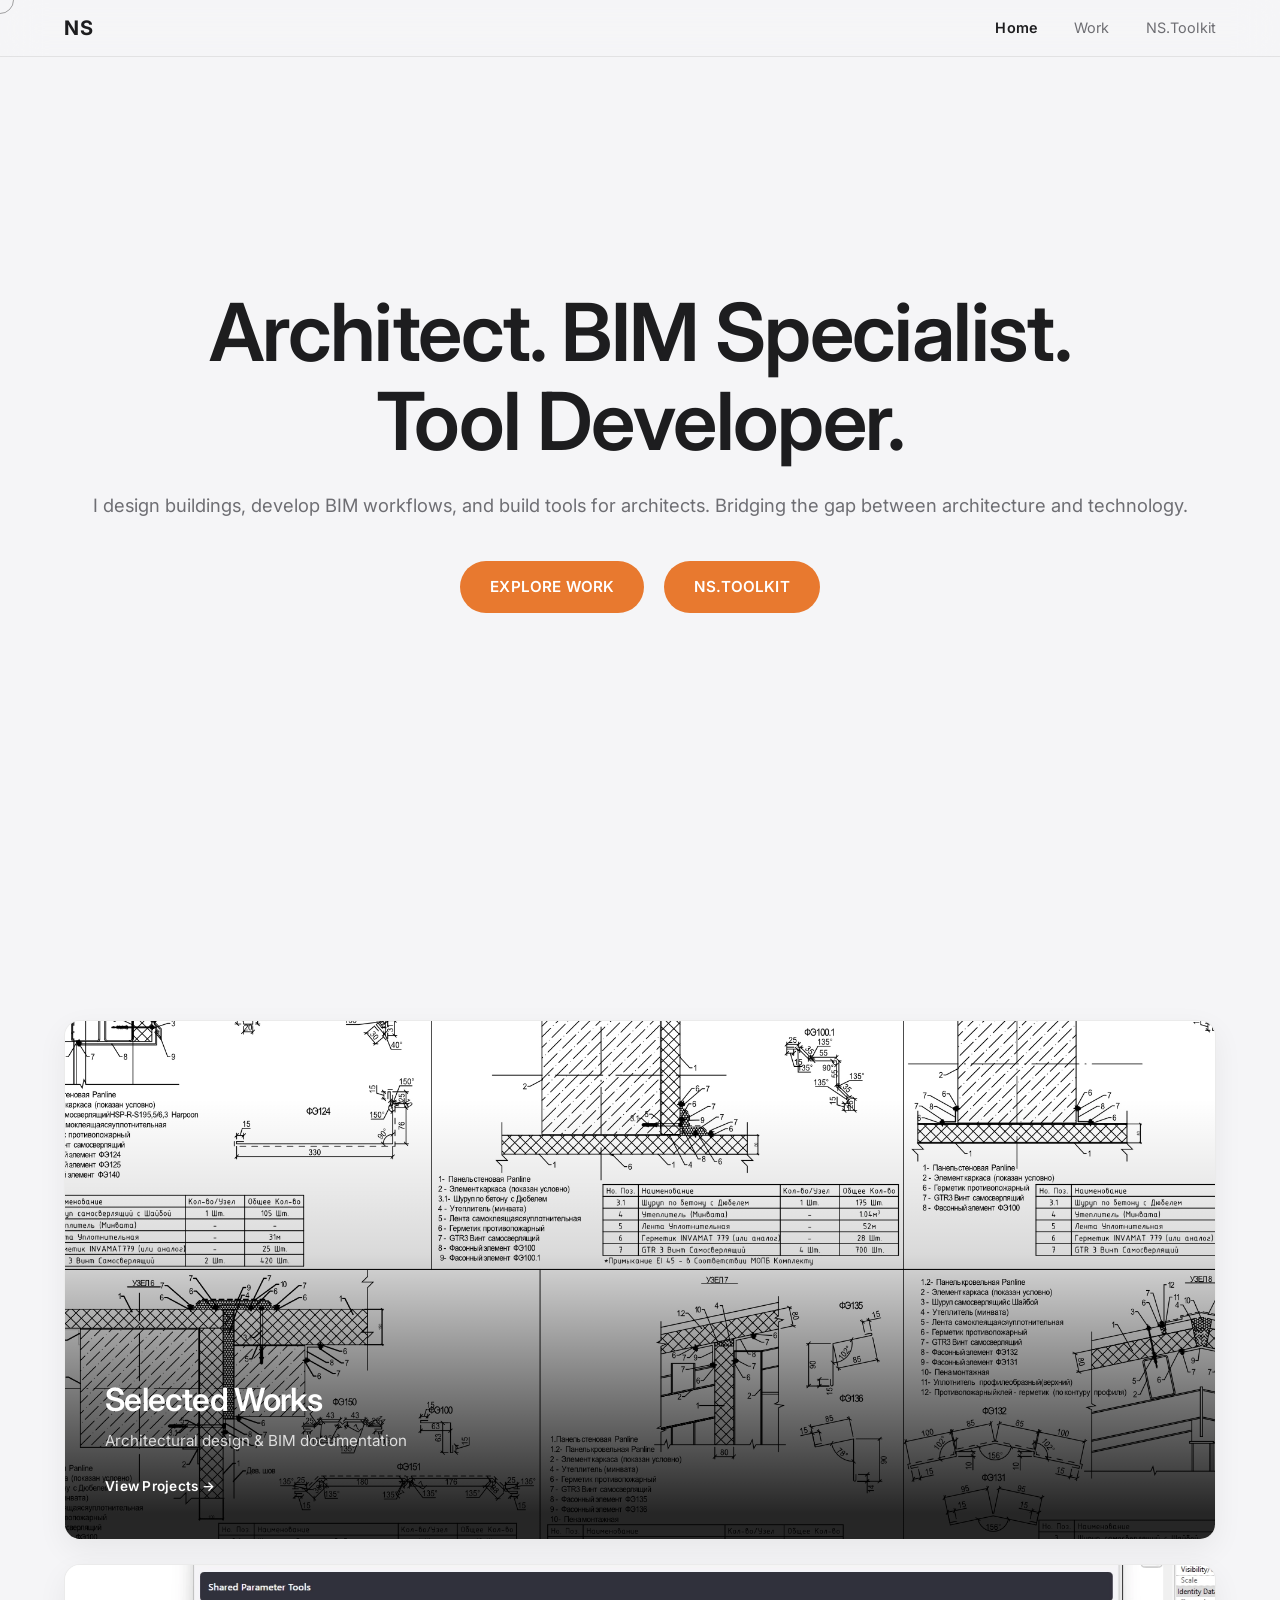
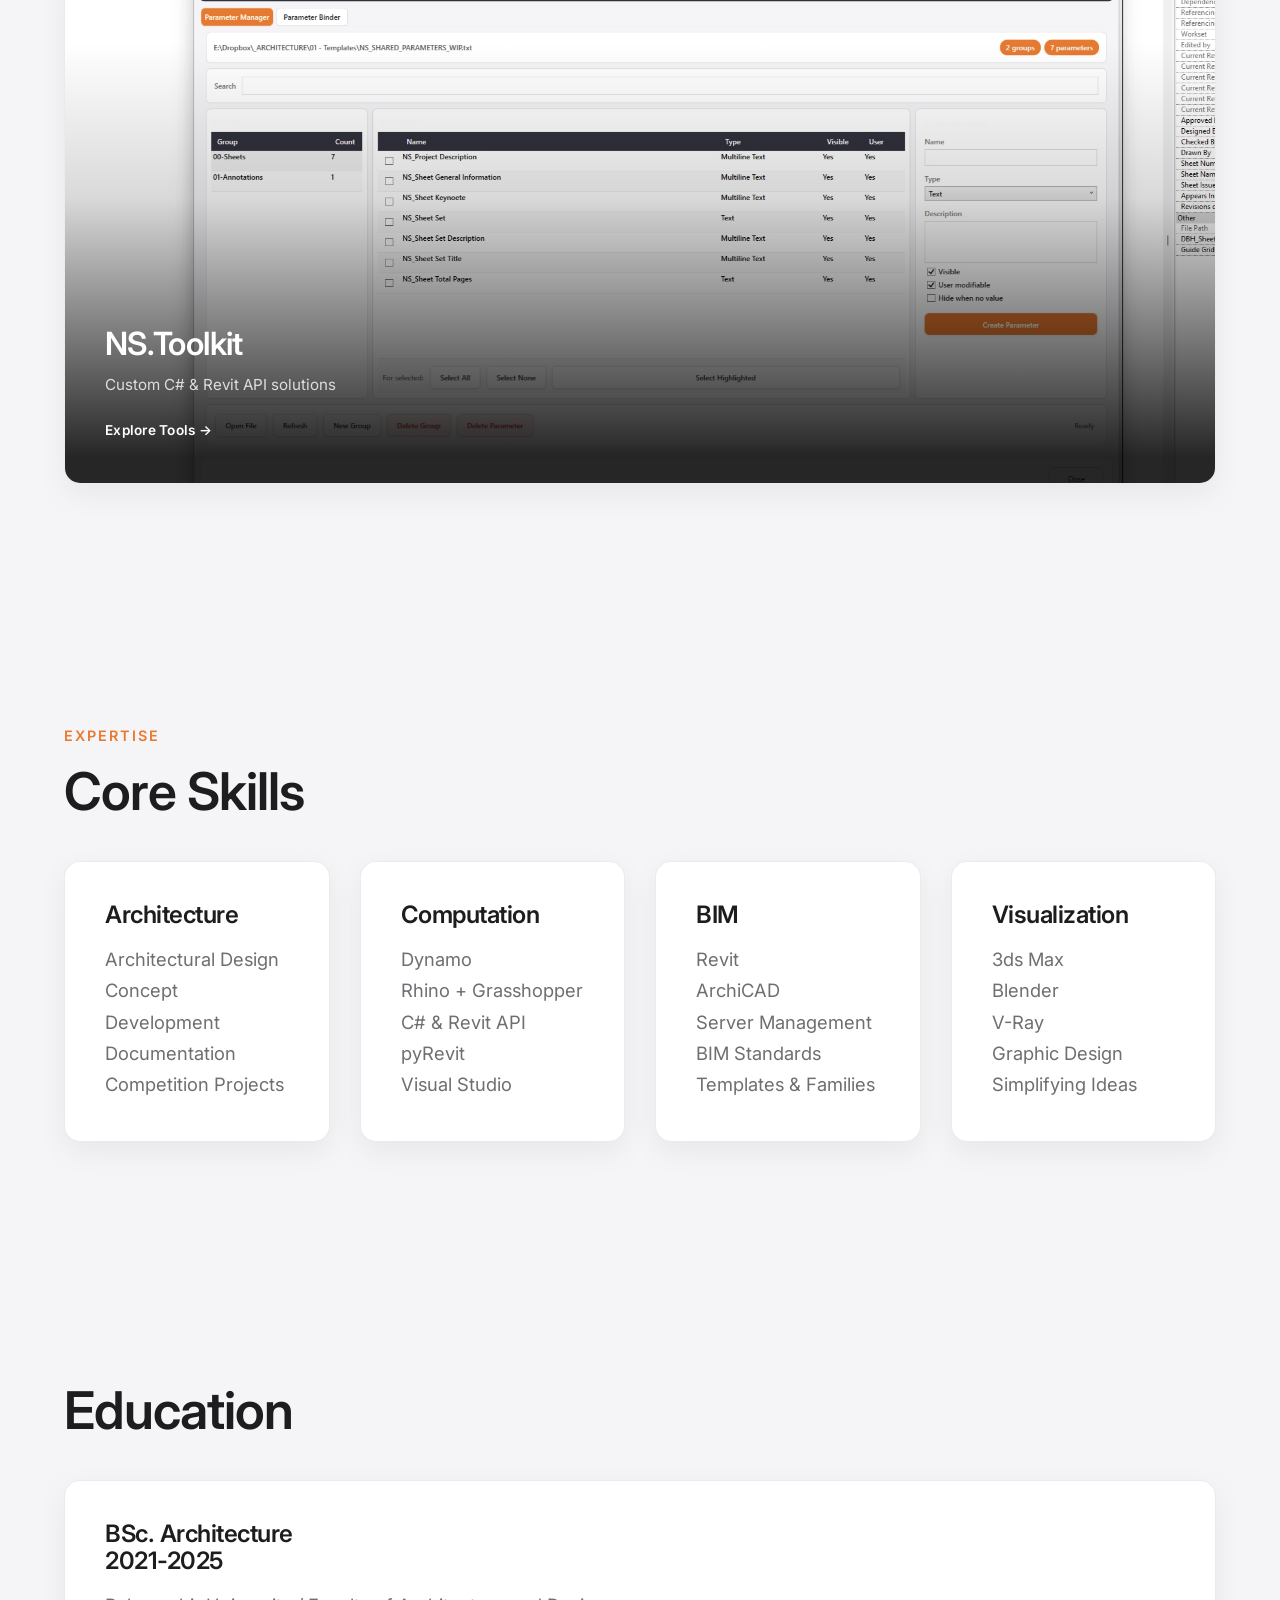
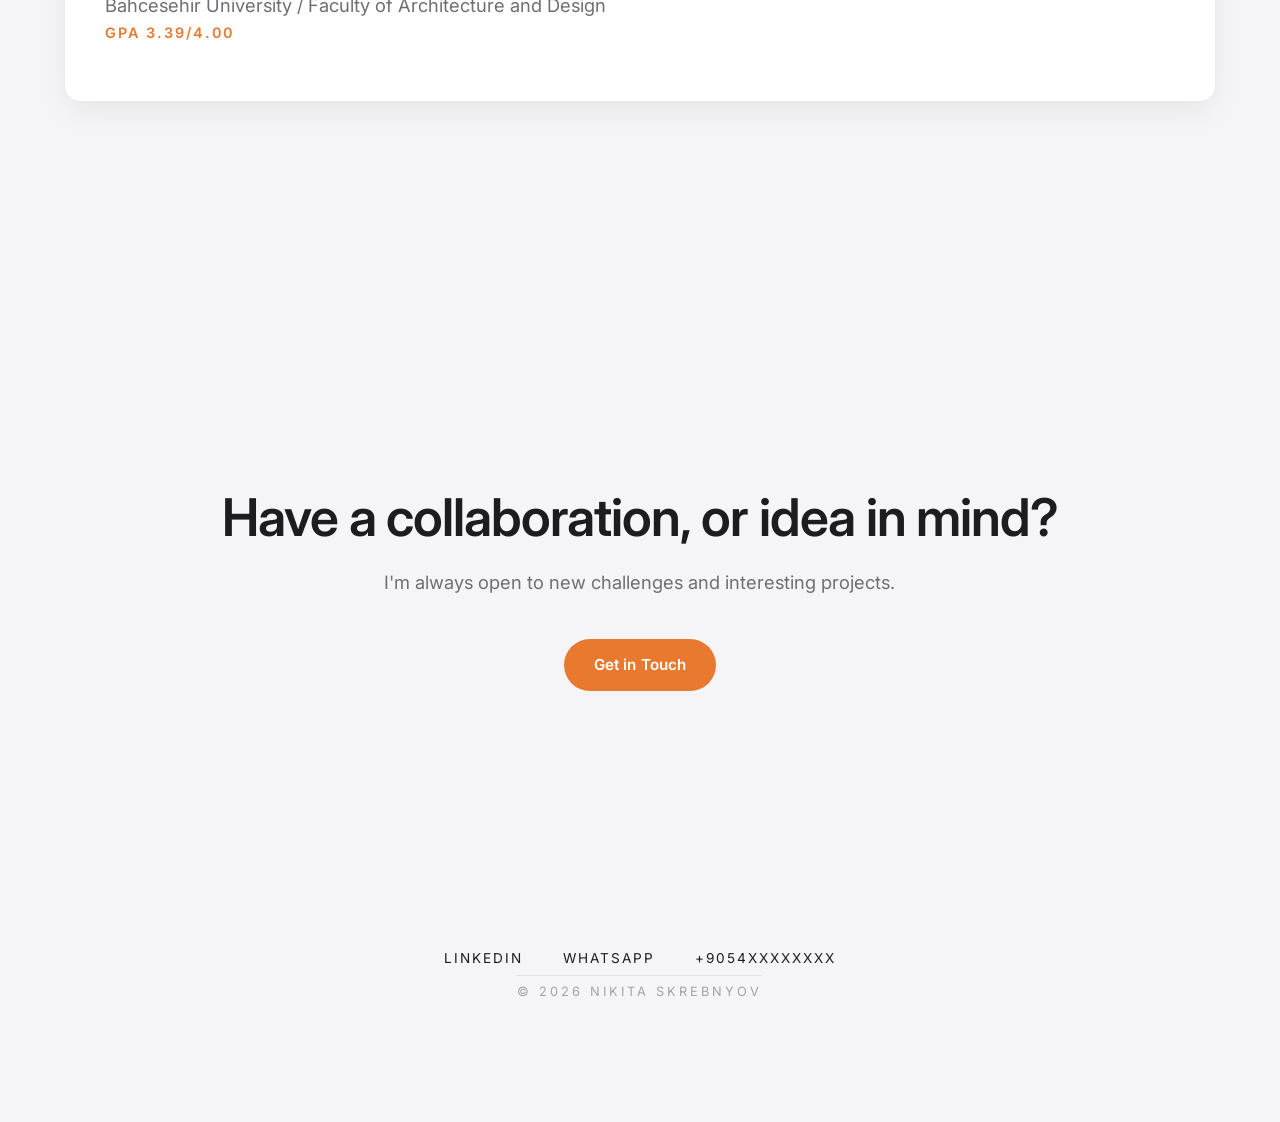
==== commit 7ee819fa: "Commit" ====
--- a/index.html
+++ b/index.html
@@ -120,9 +120,9 @@
 
             <div class="grid grid-auto">
                 <div class="card" style="padding: 40px;">
-                    <h3 style="max-width: 15ch">BsC. Architecture 2021-2025</h3>
+                    <h3 style="max-width: 15ch">BSc. Architecture 2021-2025</h3>
                     <p>Bahcesehir University / Faculty of Architecture and Design</p>
-                    <p class="text-subtitle">GPA3.39/4.00</p>
+                    <p class="text-subtitle">GPA 3.39/4.00</p>
                 </div>
             </div>
         </div>
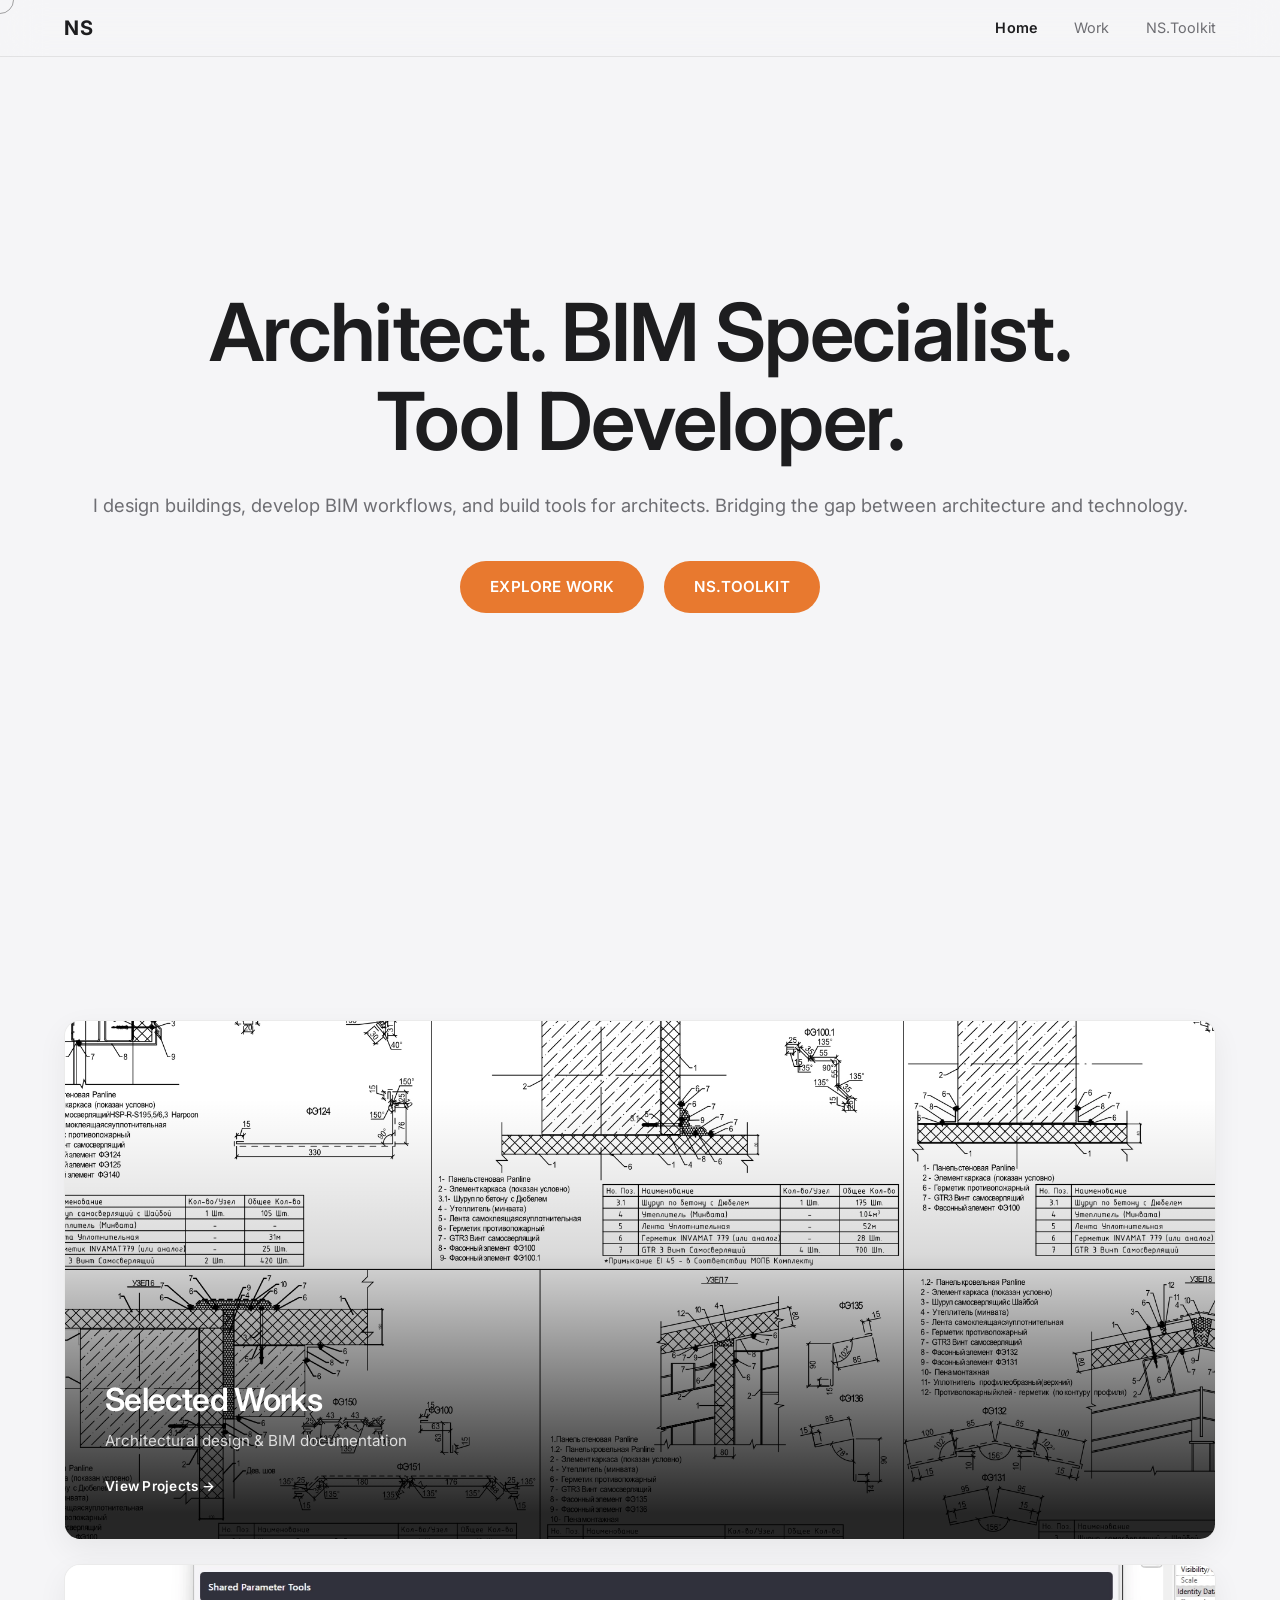
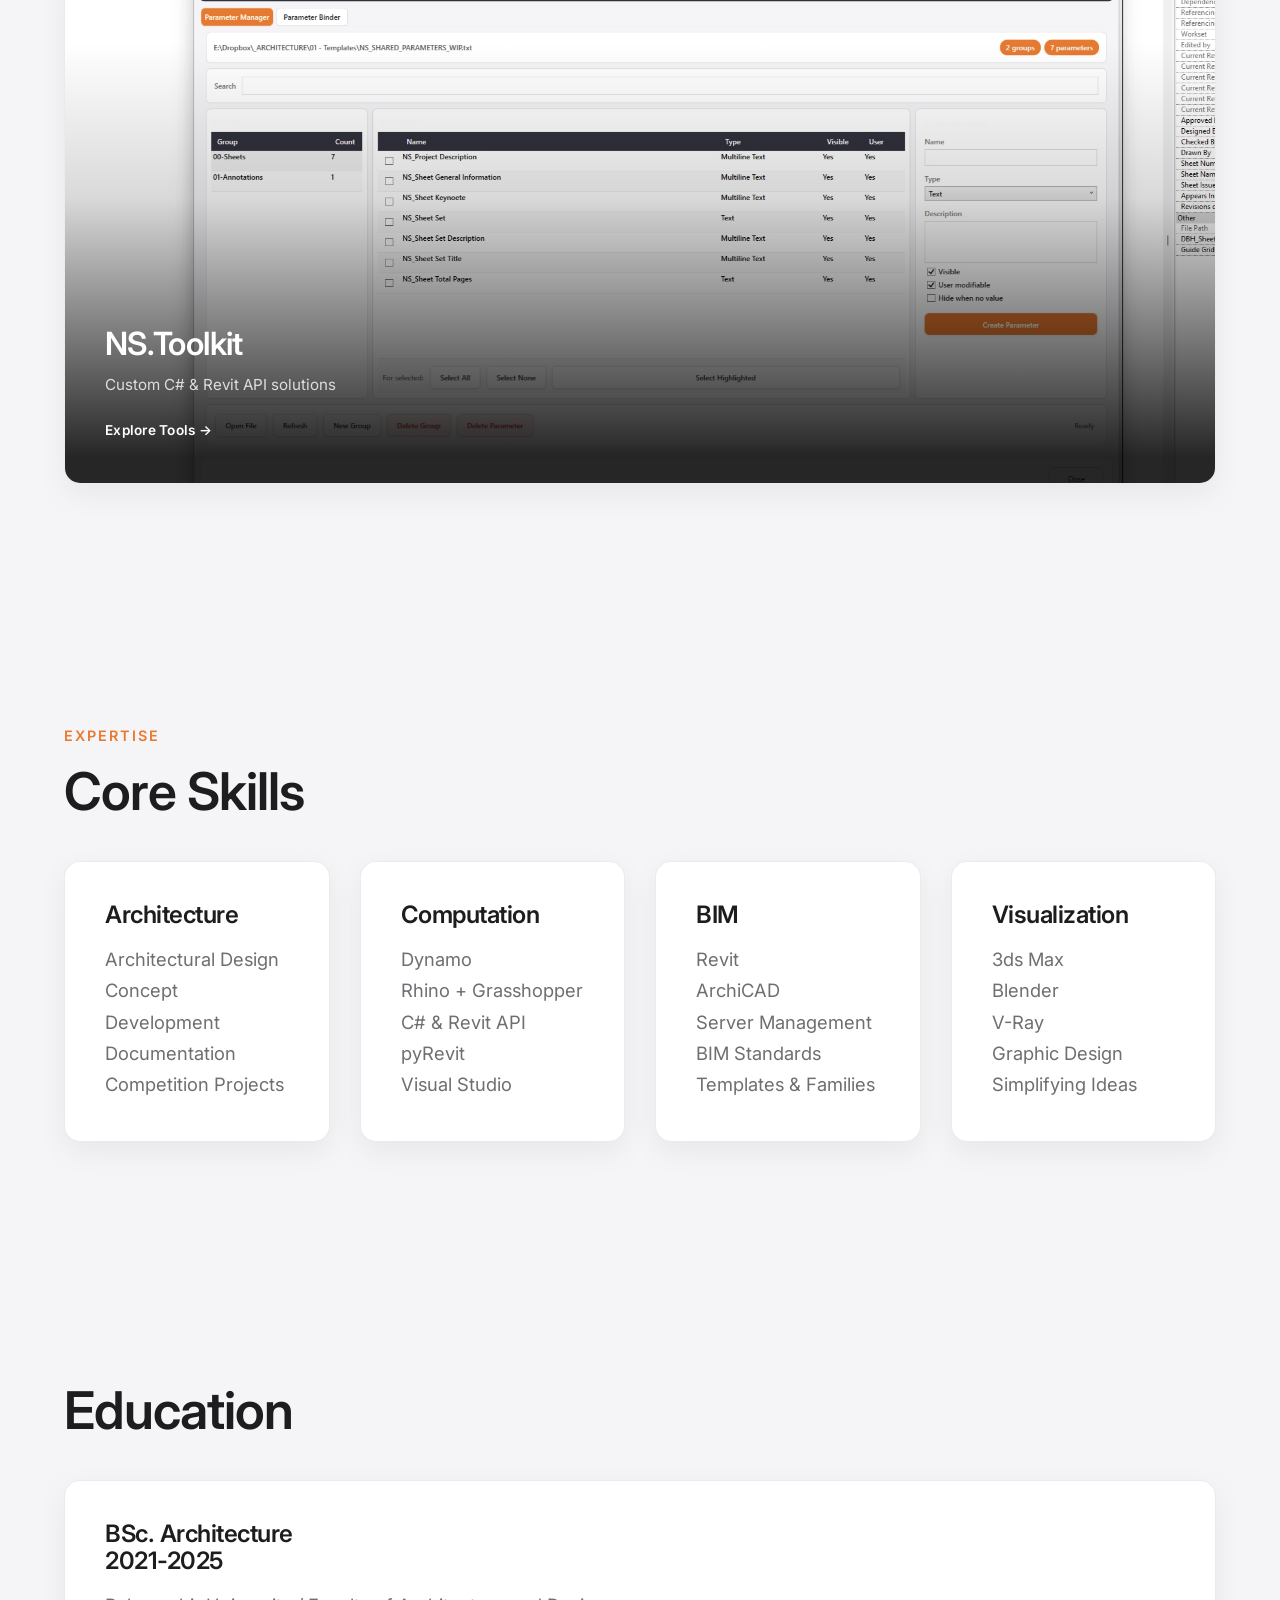
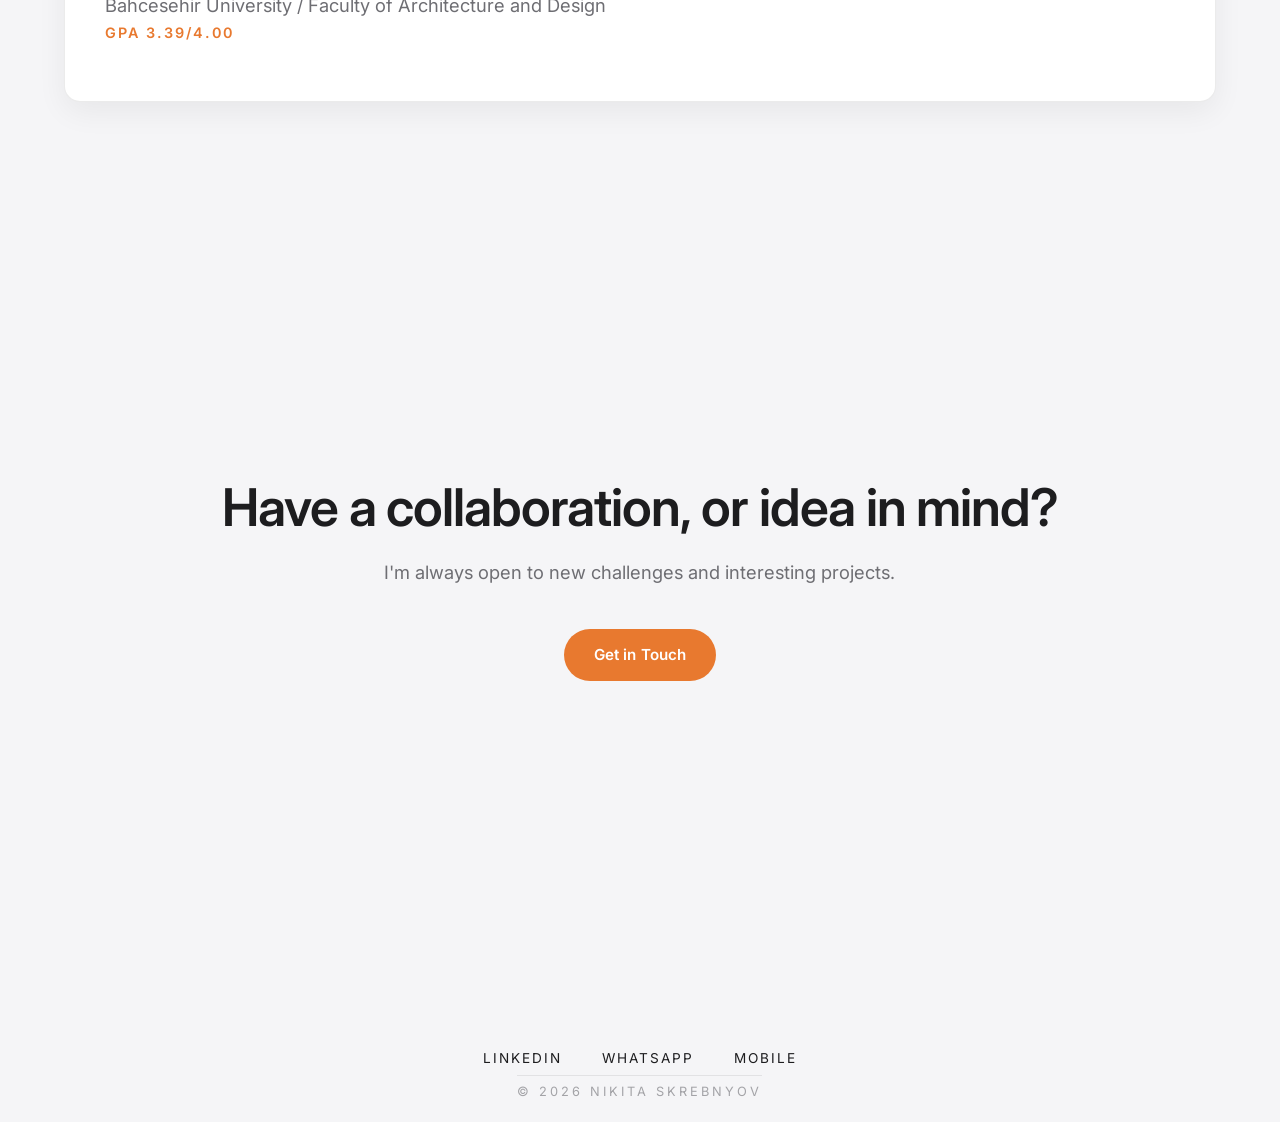
==== commit 8d69fe96: "Commit" ====
--- a/index.html
+++ b/index.html
@@ -132,7 +132,7 @@
 <!-- FOOTER -->
 <!-- 1. Убираем flex-center с футера, делаем его вертикальным контейнером высотой 100vh -->
 
-<footer class="section footer-class" style="display: flex; flex-direction: column; min-height: 100vh;">
+<footer class="footer-class" style="display: flex; flex-direction: column; min-height: 100vh;">
 
     <div class="container" style="display: flex; flex-direction: column; flex-grow: 1;">
 
@@ -150,11 +150,11 @@
             <div style="display: flex; gap: 40px; justify-content: center; width: 100%; font-size: 0.85rem; text-transform: uppercase; letter-spacing: 2px; margin-bottom: 5px">
                 <a href="https://www.linkedin.com/in/nikita-skrebnyov/">LinkedIn</a>
                 <a href="https://wa.me/905441960605">WhatsApp</a>
-                <a href="tel:+905441960605">+9054xxxxxxxx</a>
+                <a href="tel:+905441960605">Mobile</a>
             </div>
 
             <div style="border-top: 1px solid var(--border-color)">
-            <p style="font-size: 0.8rem; letter-spacing: 3px; opacity: 0.6;margin-top: 5px">© 2026 NIKITA SKREBNYOV</p>
+            <p style="font-size: 0.8rem; letter-spacing: 3px; opacity: 0.6;margin-top: 5px; padding-bottom: 20px">© 2026 NIKITA SKREBNYOV</p>
             </div>
         </div>
 
--- a/css/style.css
+++ b/css/style.css
@@ -252,7 +252,7 @@
 .logo {
     font-size: 1.25rem;
     font-weight: 700;
-    letter-spacing: 0.5px;
+    letter-spacing: 1px;
     color: var(--text-main);
 }
 
